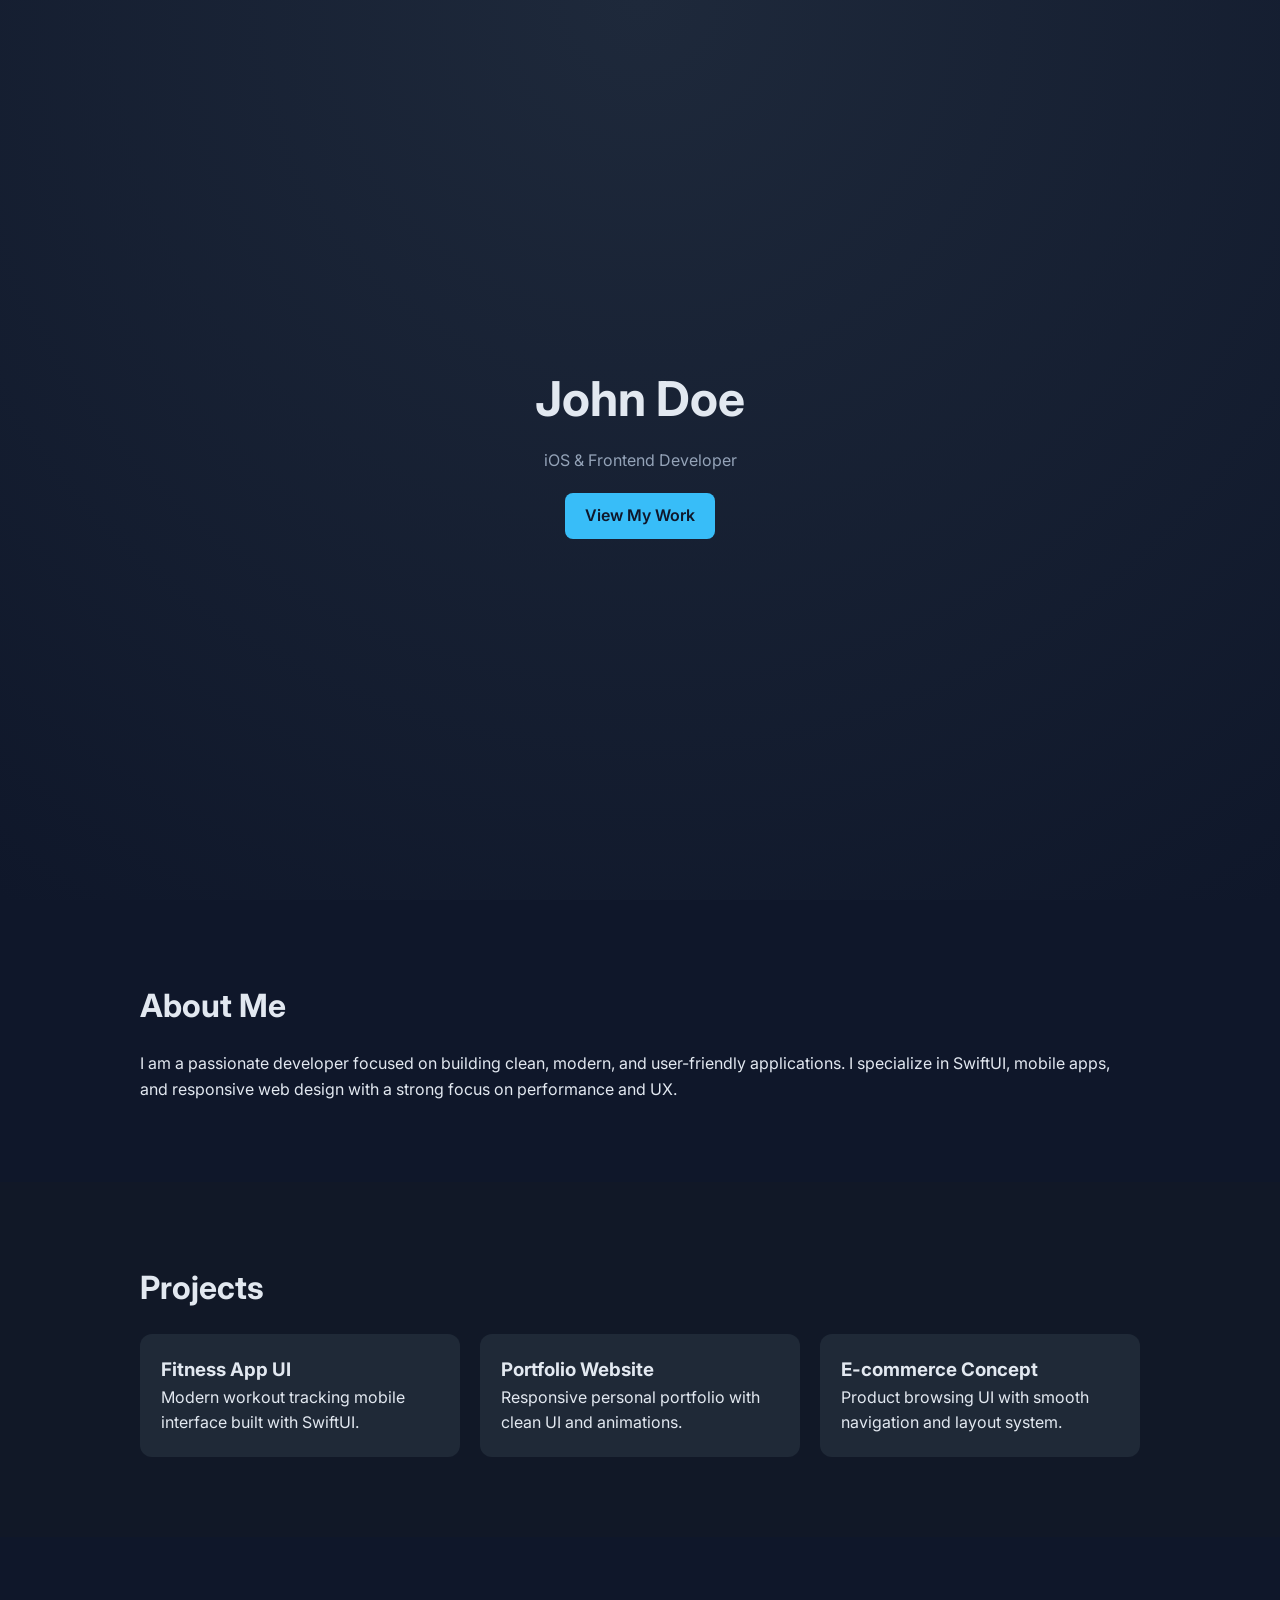
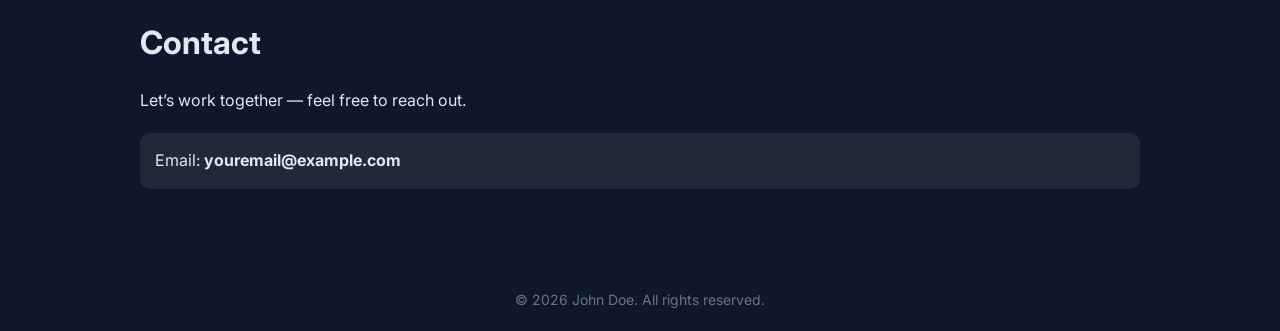
==== index.html @ 9afca26b "initial commit" ====
<!DOCTYPE html>
<html lang="en">
<head>
  <meta charset="UTF-8" />
  <meta name="viewport" content="width=device-width, initial-scale=1.0"/>
  <title>My Portfolio</title>
  <link rel="stylesheet" href="style.css"/>
  <link href="https://fonts.googleapis.com/css2?family=Inter:wght@300;400;600;700&display=swap" rel="stylesheet">
</head>

<body>

  <!-- Hero -->
  <header class="hero">
    <div class="container">
      <h1>John Doe</h1>
      <p>iOS & Frontend Developer</p>
      <a href="#projects" class="btn">View My Work</a>
    </div>
  </header>

  <!-- About -->
  <section class="section">
    <div class="container">
      <h2>About Me</h2>
      <p>
        I am a passionate developer focused on building clean, modern, and user-friendly applications.
        I specialize in SwiftUI, mobile apps, and responsive web design with a strong focus on performance and UX.
      </p>
    </div>
  </section>

  <!-- Projects -->
  <section id="projects" class="section dark">
    <div class="container">
      <h2>Projects</h2>

      <div class="grid">
        <div class="card">
          <h3>Fitness App UI</h3>
          <p>Modern workout tracking mobile interface built with SwiftUI.</p>
        </div>

        <div class="card">
          <h3>Portfolio Website</h3>
          <p>Responsive personal portfolio with clean UI and animations.</p>
        </div>

        <div class="card">
          <h3>E-commerce Concept</h3>
          <p>Product browsing UI with smooth navigation and layout system.</p>
        </div>
      </div>
    </div>
  </section>

  <!-- Contact -->
  <section class="section">
    <div class="container">
      <h2>Contact</h2>
      <p>Let’s work together — feel free to reach out.</p>

      <div class="contact-box">
        <p>Email: <strong>youremail@example.com</strong></p>
      </div>
    </div>
  </section>

  <footer>
    <p>© 2026 John Doe. All rights reserved.</p>
  </footer>

</body>
</html>
---- style.css ----
* {
  margin: 0;
  padding: 0;
  box-sizing: border-box;
  font-family: 'Inter', sans-serif;
}

body {
  background: #0f172a;
  color: #e2e8f0;
  line-height: 1.6;
}

/* Container */
.container {
  width: 90%;
  max-width: 1000px;
  margin: auto;
}

/* Hero */
.hero {
  height: 100vh;
  display: flex;
  align-items: center;
  text-align: center;
  background: radial-gradient(circle at top, #1e293b, #0f172a);
}

.hero h1 {
  font-size: 3rem;
  font-weight: 700;
}

.hero p {
  margin: 10px 0 20px;
  color: #94a3b8;
}

.btn {
  display: inline-block;
  padding: 10px 20px;
  background: #38bdf8;
  color: #0f172a;
  border-radius: 8px;
  text-decoration: none;
  font-weight: 600;
  transition: 0.3s;
}

.btn:hover {
  background: #0ea5e9;
  transform: translateY(-2px);
}

/* Sections */
.section {
  padding: 80px 0;
}

.section h2 {
  font-size: 2rem;
  margin-bottom: 20px;
}

.dark {
  background: #111827;
}

/* Projects Grid */
.grid {
  display: grid;
  grid-template-columns: repeat(auto-fit, minmax(250px, 1fr));
  gap: 20px;
}

.card {
  background: #1f2937;
  padding: 20px;
  border-radius: 12px;
  transition: 0.3s;
  border: 1px solid transparent;
}

.card:hover {
  transform: translateY(-5px);
  border-color: #38bdf8;
}

/* Contact */
.contact-box {
  margin-top: 20px;
  padding: 15px;
  background: #1f2937;
  border-radius: 10px;
}

/* Footer */
footer {
  text-align: center;
  padding: 20px;
  color: #64748b;
  font-size: 14px;
}
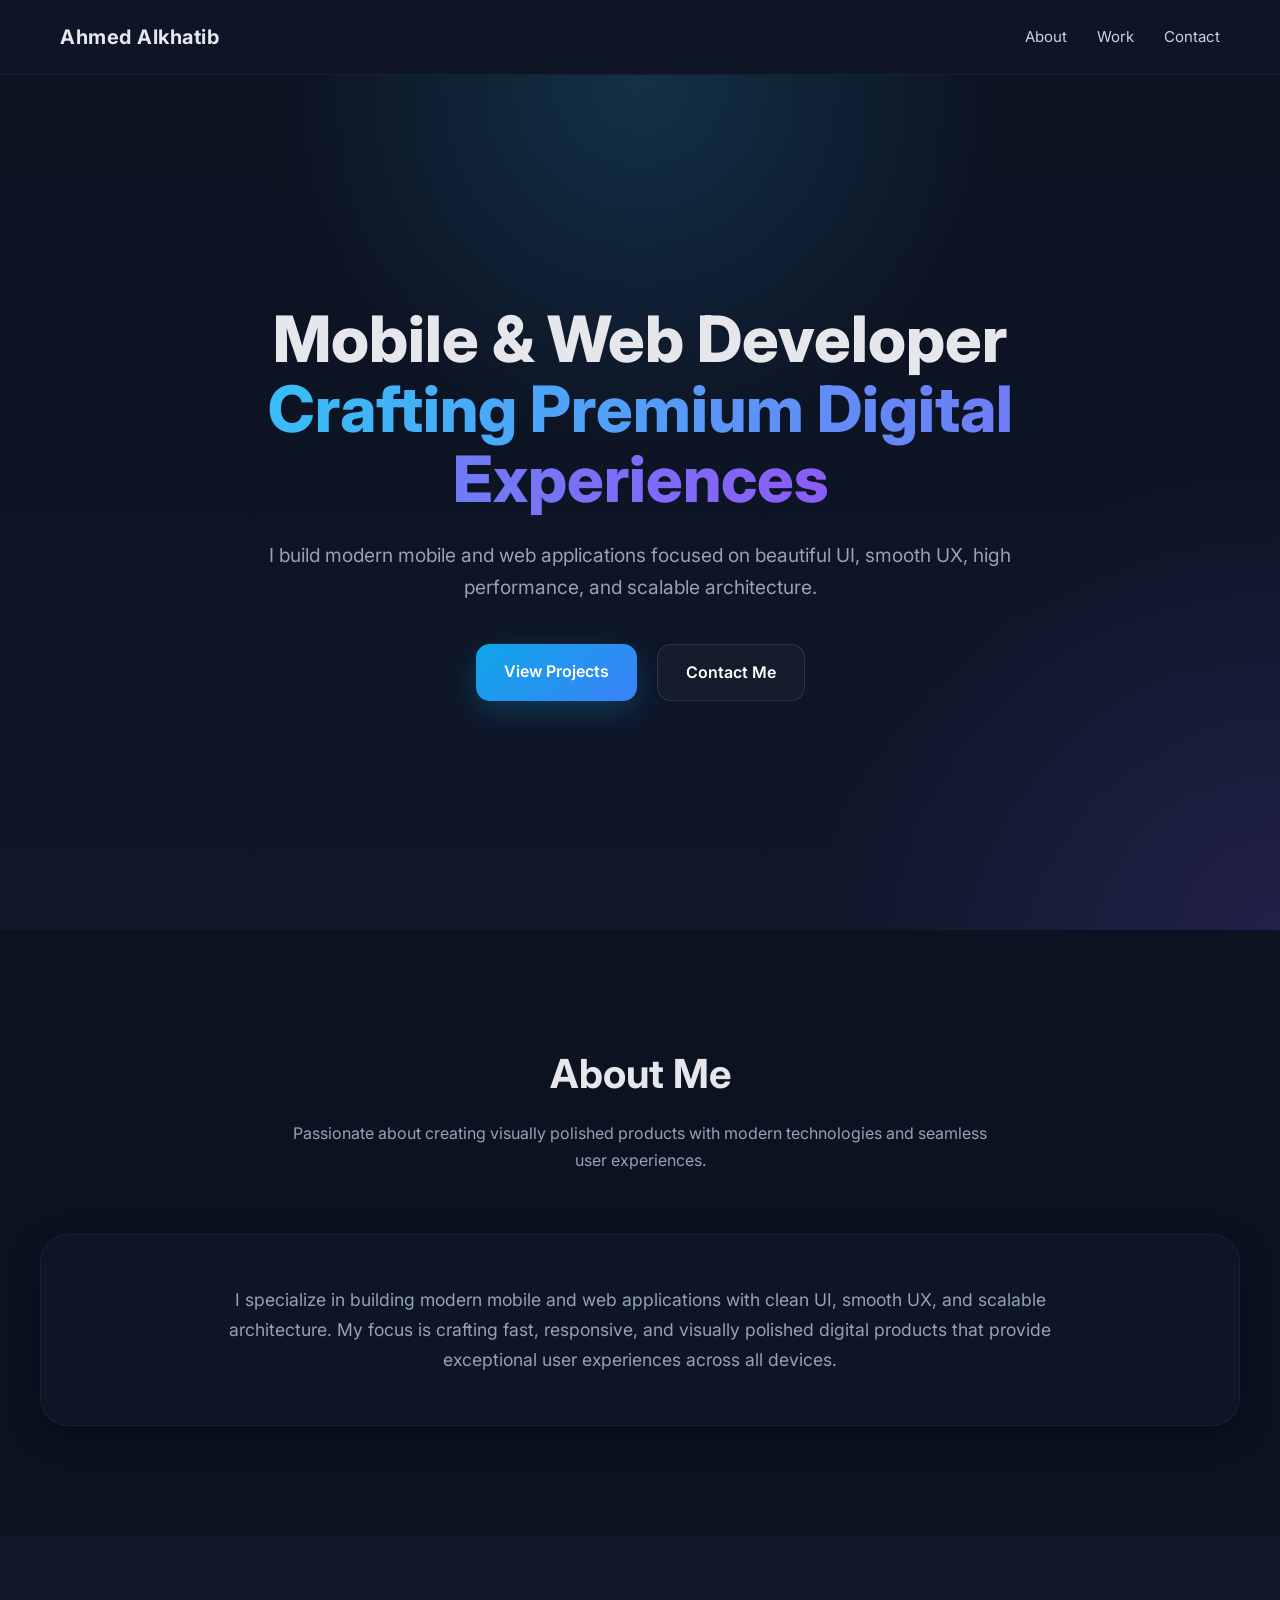
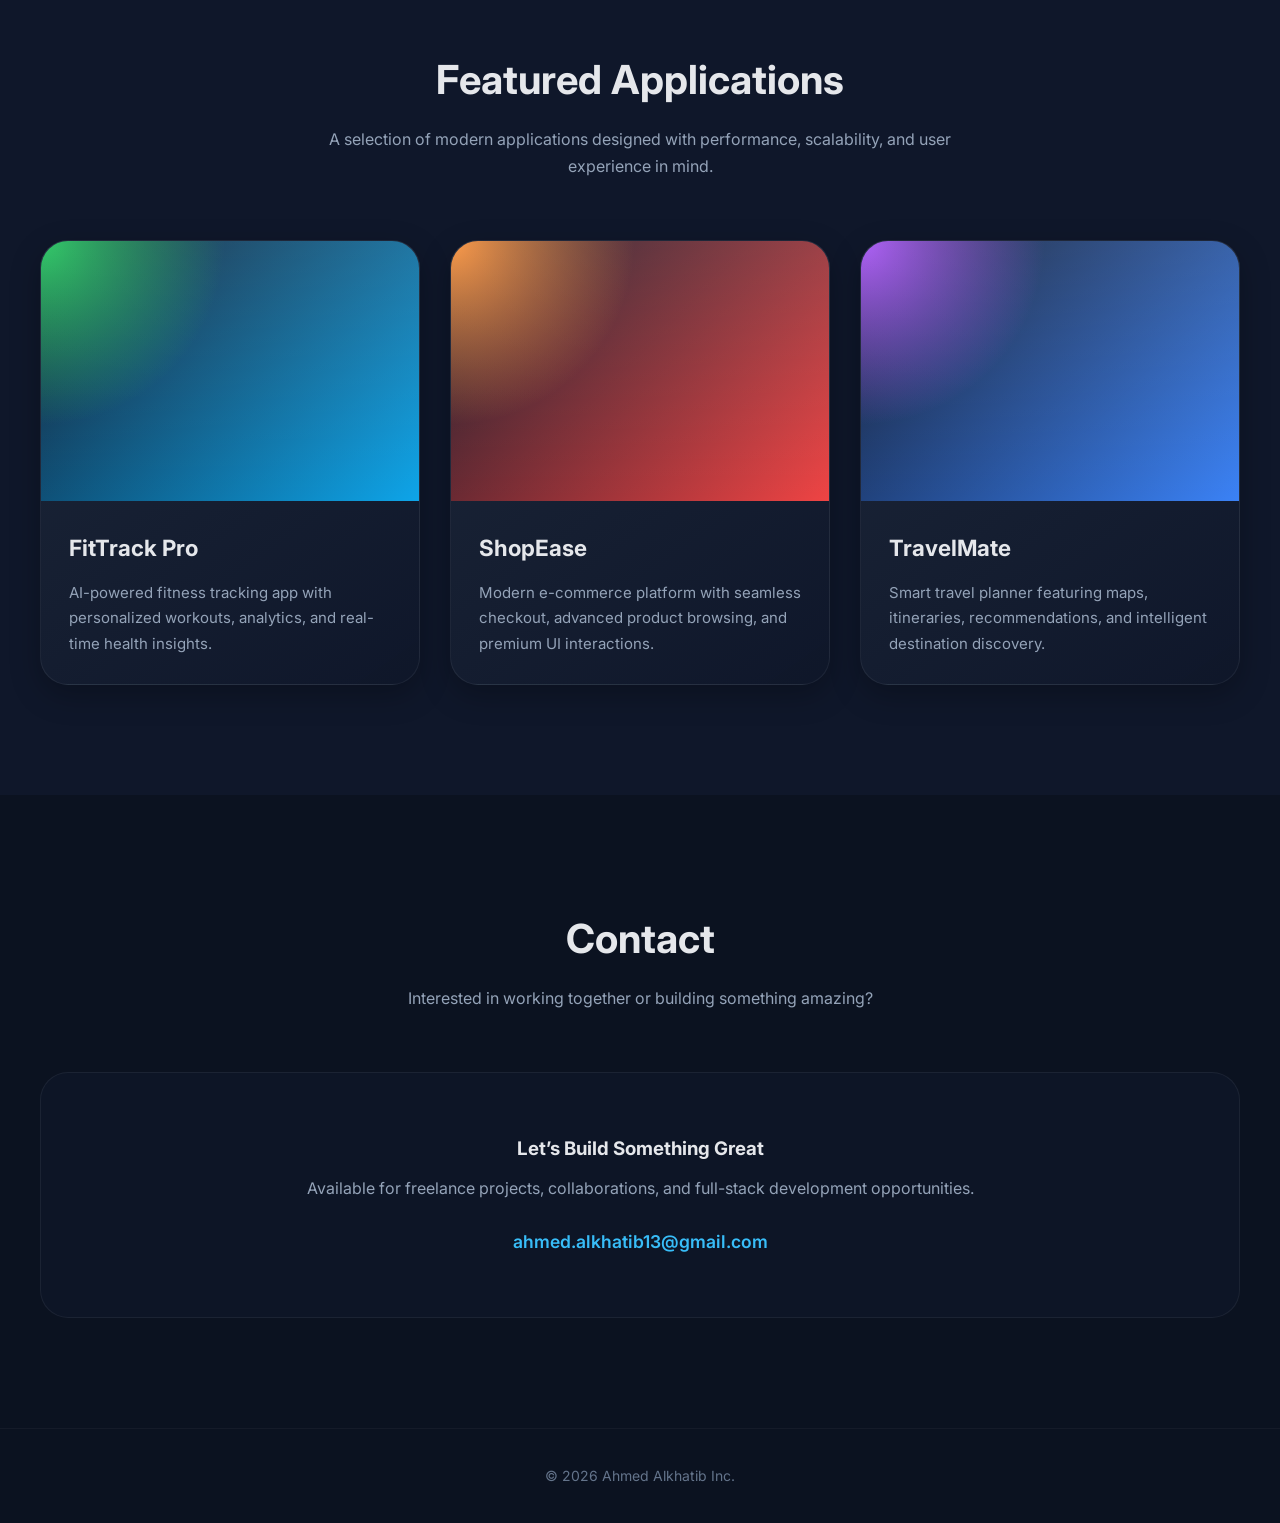
==== commit dba3071d: "add UI enhancments" ====
--- a/index.html
+++ b/index.html
@@ -3,72 +3,598 @@
 <head>
   <meta charset="UTF-8" />
   <meta name="viewport" content="width=device-width, initial-scale=1.0"/>
-  <title>My Portfolio</title>
-  <link rel="stylesheet" href="style.css"/>
-  <link href="https://fonts.googleapis.com/css2?family=Inter:wght@300;400;600;700&display=swap" rel="stylesheet">
+  <title>Ahmed Alkhatib Portfolio</title>
+
+  <link rel="preconnect" href="https://fonts.googleapis.com">
+  <link rel="preconnect" href="https://fonts.gstatic.com" crossorigin>
+
+  <link href="https://fonts.googleapis.com/css2?family=Inter:wght@300;400;500;600;700;800&display=swap" rel="stylesheet">
+
+  <style>
+
+    *{
+      margin:0;
+      padding:0;
+      box-sizing:border-box;
+    }
+
+    html{
+      scroll-behavior:smooth;
+    }
+
+    body{
+      font-family:"Inter",sans-serif;
+      background:#0b1220;
+      color:#e5e7eb;
+      line-height:1.7;
+      overflow-x:hidden;
+    }
+
+    .container{
+      width:100%;
+      max-width:1200px;
+      margin:auto;
+    }
+
+    /* =========================
+       NAVBAR
+    ========================== */
+
+    .nav{
+      position:sticky;
+      top:0;
+      z-index:1000;
+
+      display:flex;
+      justify-content:space-between;
+      align-items:center;
+
+      padding:20px 60px;
+
+      background:rgba(15,23,42,0.75);
+      backdrop-filter:blur(14px);
+
+      border-bottom:1px solid rgba(255,255,255,0.05);
+    }
+
+    .nav h2{
+      font-size:20px;
+      font-weight:700;
+      letter-spacing:0.5px;
+    }
+
+    .nav-links{
+      display:flex;
+      gap:30px;
+    }
+
+    .nav-links a{
+      text-decoration:none;
+      color:#cbd5e1;
+      font-size:15px;
+      transition:0.3s ease;
+    }
+
+    .nav-links a:hover{
+      color:#38bdf8;
+    }
+
+    /* =========================
+       HERO
+    ========================== */
+
+    .hero{
+      min-height:95vh;
+
+      display:flex;
+      align-items:center;
+      justify-content:center;
+
+      text-align:center;
+      padding:0 20px;
+
+      background:
+        radial-gradient(circle at top,
+        rgba(56,189,248,0.18),
+        transparent 35%),
+
+        radial-gradient(circle at bottom right,
+        rgba(139,92,246,0.15),
+        transparent 30%),
+
+        linear-gradient(to bottom,#0b1220,#0f172a);
+    }
+
+    .hero-content{
+      max-width:900px;
+    }
+
+    .hero h1{
+      font-size:4rem;
+      line-height:1.1;
+      font-weight:800;
+
+      margin-bottom:24px;
+    }
+
+    .hero span{
+      background:linear-gradient(90deg,#38bdf8,#8b5cf6);
+      -webkit-background-clip:text;
+      -webkit-text-fill-color:transparent;
+    }
+
+    .hero p{
+      color:#94a3b8;
+      font-size:1.2rem;
+      max-width:750px;
+      margin:auto;
+    }
+
+    .hero-buttons{
+      margin-top:40px;
+
+      display:flex;
+      justify-content:center;
+      gap:20px;
+      flex-wrap:wrap;
+    }
+
+    .btn{
+      padding:14px 28px;
+      border-radius:14px;
+      text-decoration:none;
+      font-weight:600;
+      transition:0.3s ease;
+    }
+
+    .btn-primary{
+      background:linear-gradient(135deg,#0ea5e9,#3b82f6);
+      color:white;
+      box-shadow:0 10px 30px rgba(14,165,233,0.25);
+    }
+
+    .btn-primary:hover{
+      transform:translateY(-3px);
+    }
+
+    .btn-secondary{
+      border:1px solid rgba(255,255,255,0.1);
+      color:white;
+      background:rgba(255,255,255,0.03);
+    }
+
+    .btn-secondary:hover{
+      background:rgba(255,255,255,0.07);
+    }
+
+    /* =========================
+       SECTIONS
+    ========================== */
+
+    .section{
+      padding:110px 25px;
+    }
+
+    .section-title{
+      text-align:center;
+      margin-bottom:60px;
+    }
+
+    .section-title h2{
+      font-size:2.5rem;
+      margin-bottom:12px;
+    }
+
+    .section-title p{
+      color:#94a3b8;
+      max-width:700px;
+      margin:auto;
+    }
+
+    /* =========================
+       ABOUT
+    ========================== */
+
+    .about-box{
+      background:rgba(15,23,42,0.7);
+
+      border:1px solid rgba(255,255,255,0.06);
+
+      border-radius:28px;
+
+      padding:50px;
+
+      text-align:center;
+
+      backdrop-filter:blur(10px);
+
+      box-shadow:0 10px 30px rgba(0,0,0,0.25);
+    }
+
+    .about-box p{
+      max-width:850px;
+      margin:auto;
+      color:#94a3b8;
+      font-size:1.1rem;
+    }
+
+    /* =========================
+       APPS SECTION
+    ========================== */
+
+    .dark{
+      background:#0f172a;
+    }
+
+    .apps-grid{
+      display:grid;
+      grid-template-columns:repeat(3,1fr);
+      gap:30px;
+    }
+
+    .app-card{
+      background:linear-gradient(
+        145deg,
+        rgba(30,41,59,0.95),
+        rgba(15,23,42,0.98)
+      );
+
+      border:1px solid rgba(255,255,255,0.06);
+
+      border-radius:28px;
+
+      overflow:hidden;
+
+      transition:all 0.35s ease;
+
+      box-shadow:
+        0 10px 30px rgba(0,0,0,0.25),
+        inset 0 1px 0 rgba(255,255,255,0.03);
+    }
+
+    .app-card:hover{
+      transform:translateY(-10px);
+
+      border-color:rgba(56,189,248,0.35);
+
+      box-shadow:
+        0 20px 40px rgba(14,165,233,0.15),
+        0 10px 30px rgba(0,0,0,0.35);
+    }
+
+    .screen{
+      height:260px;
+      width:100%;
+      position:relative;
+      overflow:hidden;
+    }
+
+    .screen::after{
+      content:"";
+      position:absolute;
+      inset:0;
+
+      background:
+        linear-gradient(
+          rgba(255,255,255,0.08),
+          transparent
+        );
+    }
+
+    .mock1{
+      background:
+        radial-gradient(circle at top left,#22c55e,transparent 40%),
+        linear-gradient(135deg,#0f172a,#0ea5e9);
+    }
+
+    .mock2{
+      background:
+        radial-gradient(circle at top left,#fb923c,transparent 40%),
+        linear-gradient(135deg,#111827,#ef4444);
+    }
+
+    .mock3{
+      background:
+        radial-gradient(circle at top left,#a855f7,transparent 40%),
+        linear-gradient(135deg,#0f172a,#3b82f6);
+    }
+
+    .card-content{
+      padding:28px;
+    }
+
+    .card-content h3{
+      font-size:1.4rem;
+      margin-bottom:12px;
+    }
+
+    .card-content p{
+      color:#94a3b8;
+      font-size:15px;
+    }
+
+    /* =========================
+       CONTACT
+    ========================== */
+
+    .contact-box{
+      text-align:center;
+
+      background:rgba(15,23,42,0.7);
+
+      border:1px solid rgba(255,255,255,0.06);
+
+      border-radius:28px;
+
+      padding:60px 30px;
+    }
+
+    .contact-box p{
+      color:#94a3b8;
+      margin-top:10px;
+    }
+
+    .contact-email{
+      margin-top:25px;
+      display:inline-block;
+
+      color:#38bdf8;
+      text-decoration:none;
+      font-weight:600;
+      font-size:1.1rem;
+    }
+
+    /* =========================
+       FOOTER
+    ========================== */
+
+    footer{
+      text-align:center;
+      padding:35px 20px;
+      color:#64748b;
+      font-size:14px;
+      border-top:1px solid rgba(255,255,255,0.04);
+    }
+
+    /* =========================
+       MOBILE
+    ========================== */
+
+    @media(max-width:992px){
+
+      .apps-grid{
+        grid-template-columns:1fr;
+      }
+
+      .hero h1{
+        font-size:2.8rem;
+      }
+
+      .nav{
+        padding:18px 20px;
+      }
+
+      .section{
+        padding:80px 20px;
+      }
+
+      .about-box,
+      .contact-box{
+        padding:35px 25px;
+      }
+
+    }
+
+    @media(max-width:768px){
+
+      .hero h1{
+        font-size:2.2rem;
+      }
+
+      .hero p{
+        font-size:1rem;
+      }
+
+      .nav-links{
+        gap:18px;
+      }
+
+      .nav-links a{
+        font-size:14px;
+      }
+
+      .section-title h2{
+        font-size:2rem;
+      }
+
+    }
+
+  </style>
 </head>
 
 <body>
 
-  <!-- Hero -->
-  <header class="hero">
+  <!-- NAVBAR -->
+  <header class="nav">
+
+    <h2>Ahmed Alkhatib</h2>
+
+    <div class="nav-links">
+      <a href="#about">About</a>
+      <a href="#apps">Work</a>
+      <a href="#contact">Contact</a>
+    </div>
+
+  </header>
+
+  <!-- HERO -->
+  <section class="hero">
+
+    <div class="hero-content">
+
+      <h1>
+        Mobile & Web Developer
+        <br>
+        <span>Crafting Premium Digital Experiences</span>
+      </h1>
+
+      <p>
+        I build modern mobile and web applications focused on beautiful UI,
+        smooth UX, high performance, and scalable architecture.
+      </p>
+
+      <div class="hero-buttons">
+        <a href="#apps" class="btn btn-primary">View Projects</a>
+        <a href="#contact" class="btn btn-secondary">Contact Me</a>
+      </div>
+
+    </div>
+
+  </section>
+
+  <!-- ABOUT -->
+  <section id="about" class="section">
+
     <div class="container">
-      <h1>John Doe</h1>
-      <p>iOS & Frontend Developer</p>
-      <a href="#projects" class="btn">View My Work</a>
+
+      <div class="section-title">
+        <h2>About Me</h2>
+
+        <p>
+          Passionate about creating visually polished products
+          with modern technologies and seamless user experiences.
+        </p>
+      </div>
+
+      <div class="about-box">
+
+        <p>
+          I specialize in building modern mobile and web applications with clean UI,
+          smooth UX, and scalable architecture. My focus is crafting fast,
+          responsive, and visually polished digital products that provide
+          exceptional user experiences across all devices.
+        </p>
+
+      </div>
+
     </div>
-  </header>
-
-  <!-- About -->
-  <section class="section">
+
+  </section>
+
+  <!-- APPS -->
+  <section id="apps" class="section dark">
+
     <div class="container">
-      <h2>About Me</h2>
-      <p>
-        I am a passionate developer focused on building clean, modern, and user-friendly applications.
-        I specialize in SwiftUI, mobile apps, and responsive web design with a strong focus on performance and UX.
-      </p>
+
+      <div class="section-title">
+        <h2>Featured Applications</h2>
+
+        <p>
+          A selection of modern applications designed with performance,
+          scalability, and user experience in mind.
+        </p>
+      </div>
+
+      <div class="apps-grid">
+
+        <!-- CARD 1 -->
+        <div class="app-card">
+
+          <div class="screen mock1"></div>
+
+          <div class="card-content">
+
+            <h3>FitTrack Pro</h3>
+
+            <p>
+              AI-powered fitness tracking app with personalized workouts,
+              analytics, and real-time health insights.
+            </p>
+
+          </div>
+
+        </div>
+
+        <!-- CARD 2 -->
+        <div class="app-card">
+
+          <div class="screen mock2"></div>
+
+          <div class="card-content">
+
+            <h3>ShopEase</h3>
+
+            <p>
+              Modern e-commerce platform with seamless checkout,
+              advanced product browsing, and premium UI interactions.
+            </p>
+
+          </div>
+
+        </div>
+
+        <!-- CARD 3 -->
+        <div class="app-card">
+
+          <div class="screen mock3"></div>
+
+          <div class="card-content">
+
+            <h3>TravelMate</h3>
+
+            <p>
+              Smart travel planner featuring maps, itineraries,
+              recommendations, and intelligent destination discovery.
+            </p>
+
+          </div>
+
+        </div>
+
+      </div>
+
     </div>
+
   </section>
 
-  <!-- Projects -->
-  <section id="projects" class="section dark">
+  <!-- CONTACT -->
+  <section id="contact" class="section">
+
     <div class="container">
-      <h2>Projects</h2>
-
-      <div class="grid">
-        <div class="card">
-          <h3>Fitness App UI</h3>
-          <p>Modern workout tracking mobile interface built with SwiftUI.</p>
-        </div>
-
-        <div class="card">
-          <h3>Portfolio Website</h3>
-          <p>Responsive personal portfolio with clean UI and animations.</p>
-        </div>
-
-        <div class="card">
-          <h3>E-commerce Concept</h3>
-          <p>Product browsing UI with smooth navigation and layout system.</p>
-        </div>
+
+      <div class="section-title">
+
+        <h2>Contact</h2>
+
+        <p>
+          Interested in working together or building something amazing?
+        </p>
+
       </div>
+
+      <div class="contact-box">
+
+        <h3>Let’s Build Something Great</h3>
+
+        <p>
+          Available for freelance projects, collaborations,
+          and full-stack development opportunities.
+        </p>
+
+        <a href="mailto:ahmed.alkhatib13@gmail.com" class="contact-email">
+          ahmed.alkhatib13@gmail.com
+        </a>
+
+      </div>
+
     </div>
+
   </section>
 
-  <!-- Contact -->
-  <section class="section">
-    <div class="container">
-      <h2>Contact</h2>
-      <p>Let’s work together — feel free to reach out.</p>
-
-      <div class="contact-box">
-        <p>Email: <strong>youremail@example.com</strong></p>
-      </div>
-    </div>
-  </section>
-
+  <!-- FOOTER -->
   <footer>
-    <p>© 2026 John Doe. All rights reserved.</p>
+    © 2026 Ahmed Alkhatib Inc.
   </footer>
 
 </body>
-</html>
+</html>
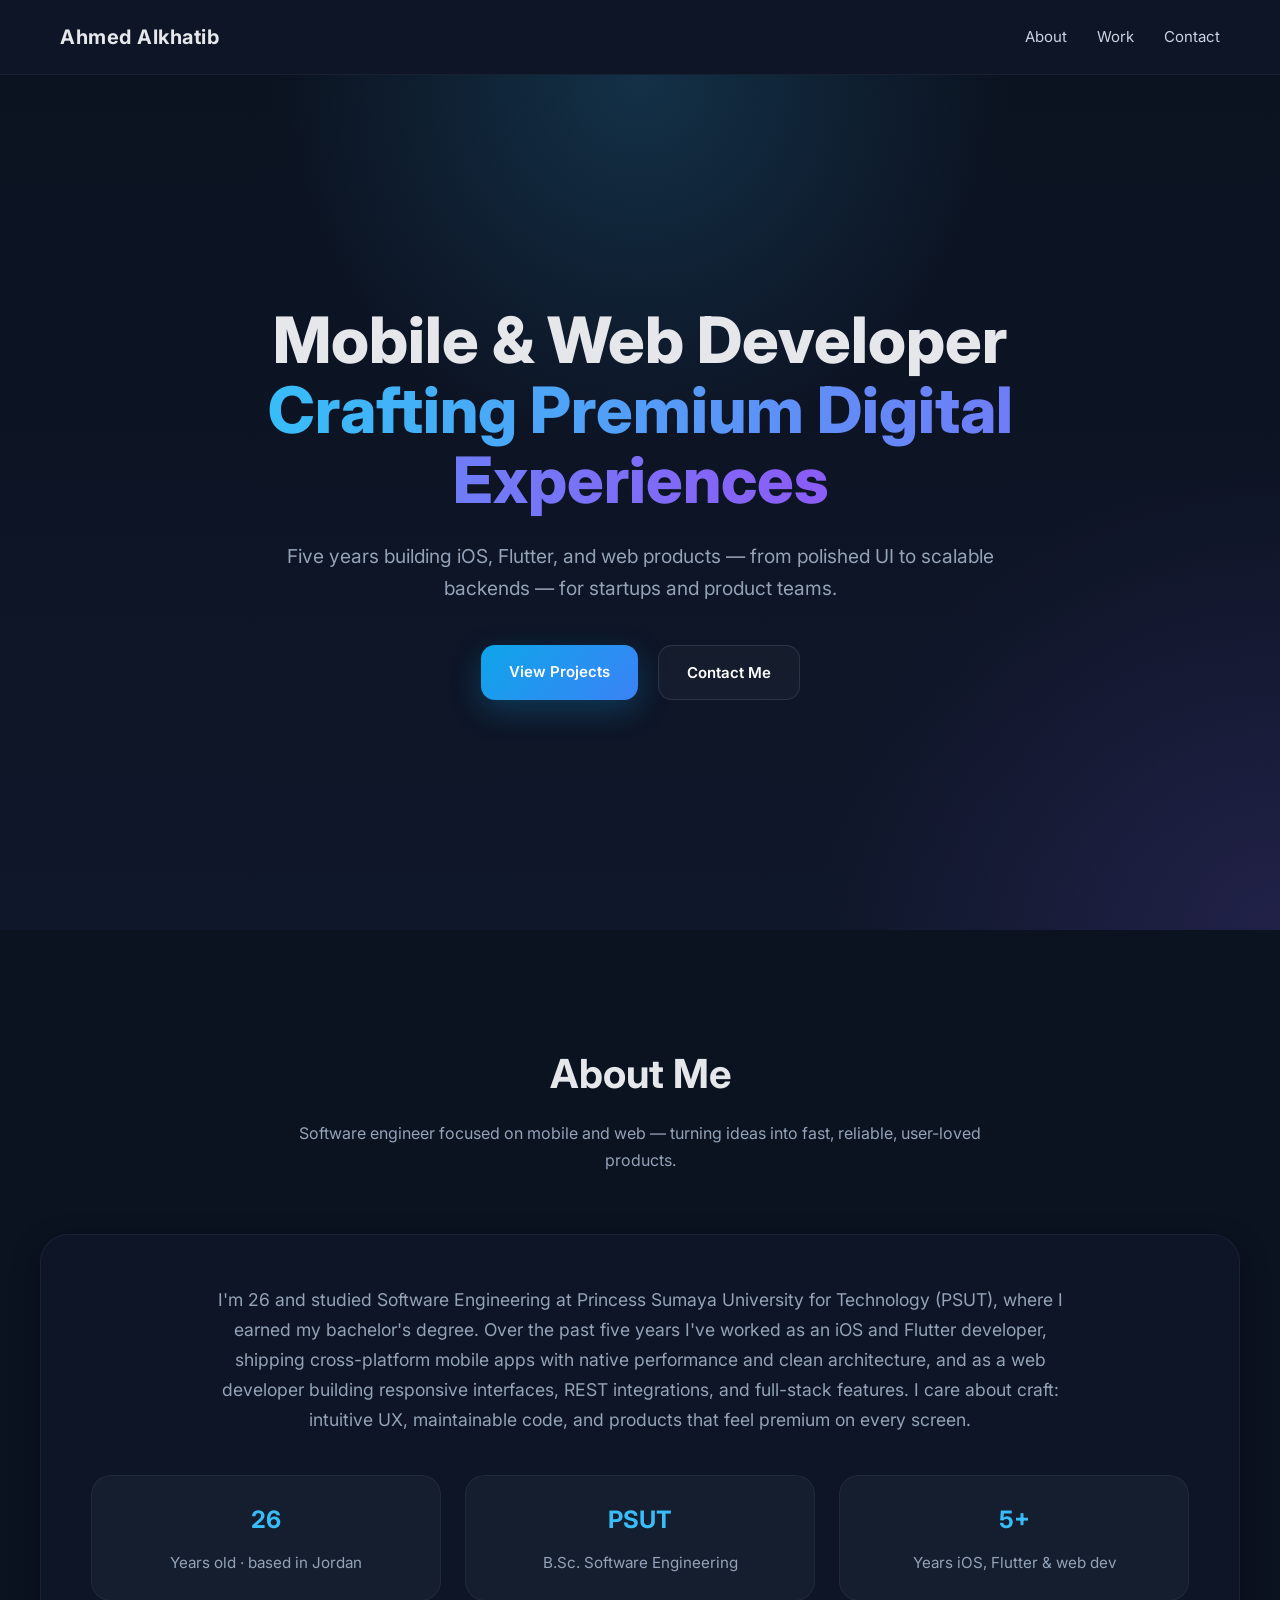
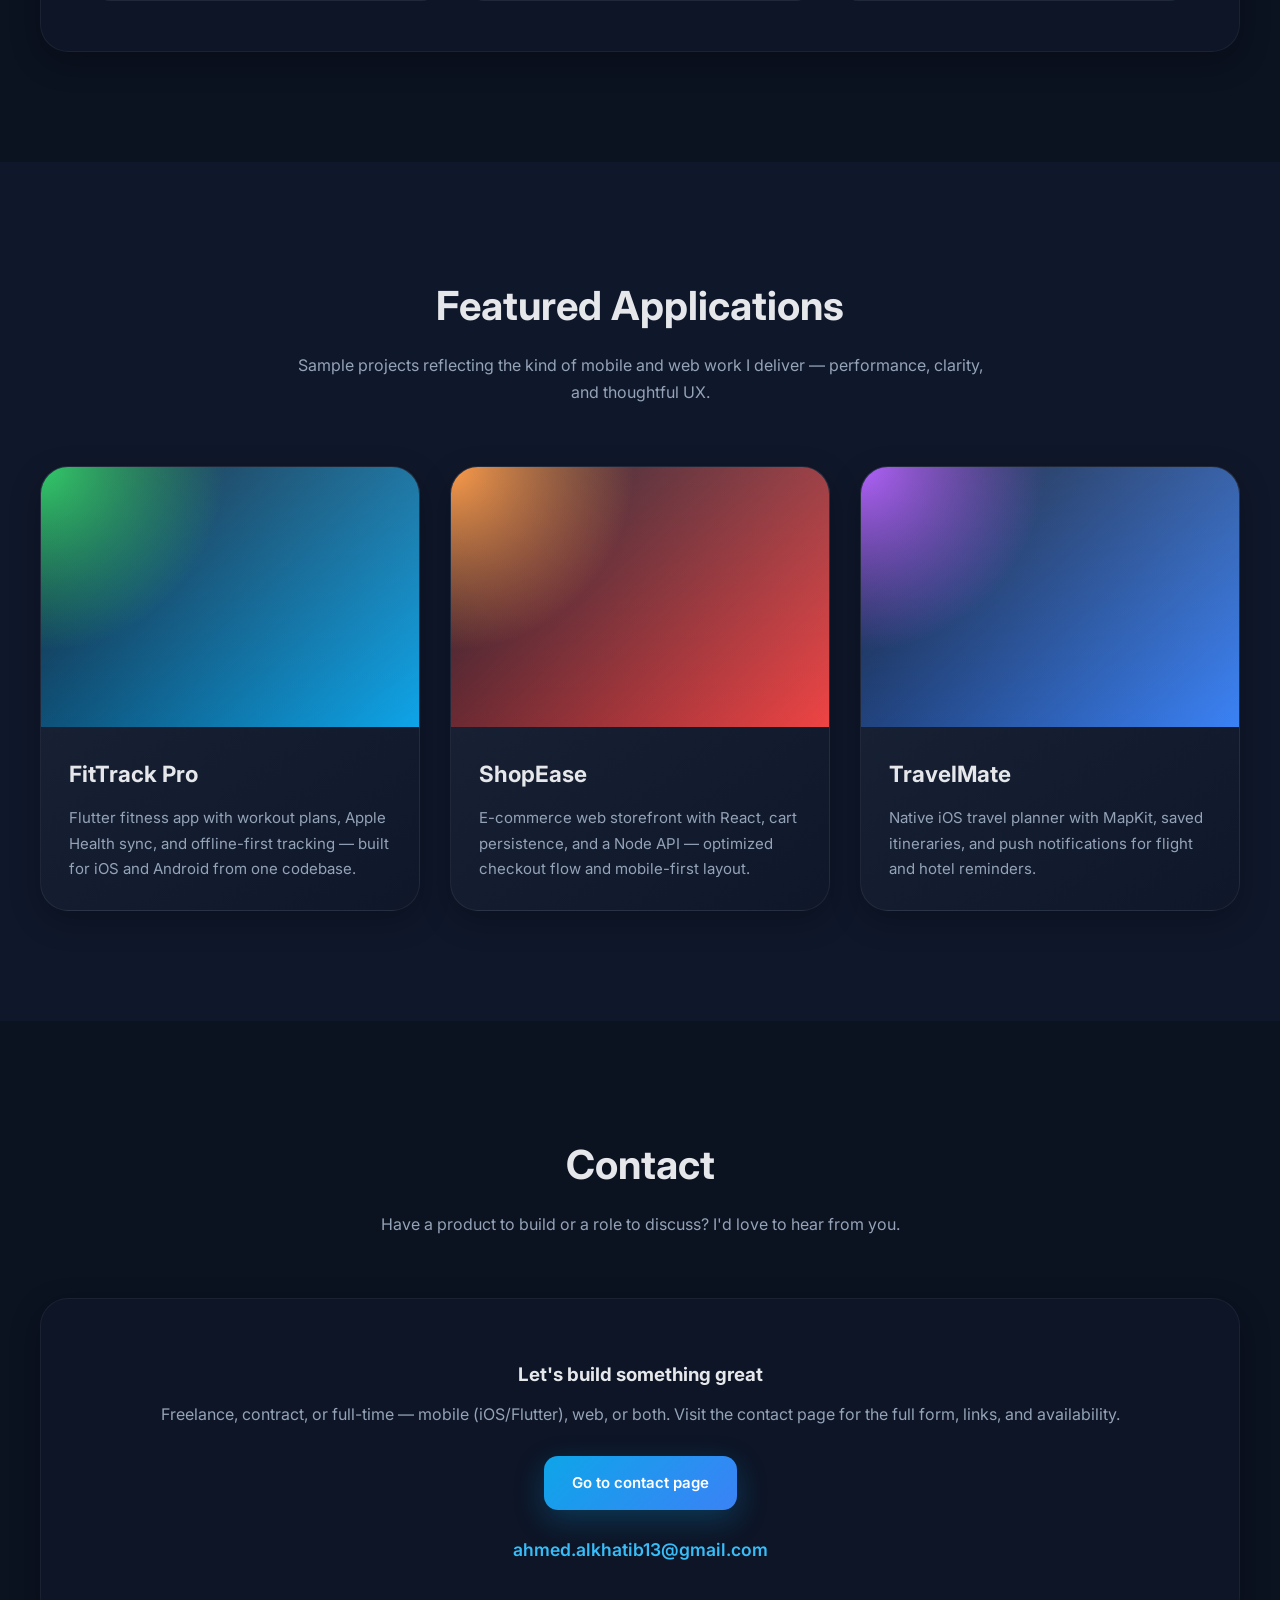
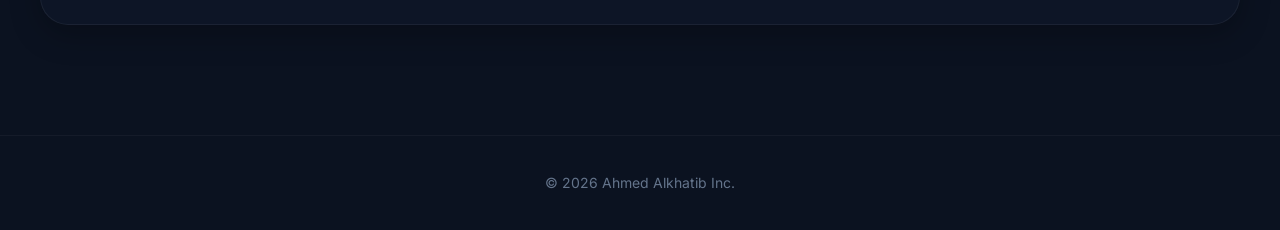
==== commit 37ce226b: "feat: update home page content and link to contact page Replace inline CSS with external stylesheet," ====
--- a/index.html
+++ b/index.html
@@ -7,594 +7,154 @@
 
   <link rel="preconnect" href="https://fonts.googleapis.com">
   <link rel="preconnect" href="https://fonts.gstatic.com" crossorigin>
-
   <link href="https://fonts.googleapis.com/css2?family=Inter:wght@300;400;500;600;700;800&display=swap" rel="stylesheet">
-
-  <style>
-
-    *{
-      margin:0;
-      padding:0;
-      box-sizing:border-box;
-    }
-
-    html{
-      scroll-behavior:smooth;
-    }
-
-    body{
-      font-family:"Inter",sans-serif;
-      background:#0b1220;
-      color:#e5e7eb;
-      line-height:1.7;
-      overflow-x:hidden;
-    }
-
-    .container{
-      width:100%;
-      max-width:1200px;
-      margin:auto;
-    }
-
-    /* =========================
-       NAVBAR
-    ========================== */
-
-    .nav{
-      position:sticky;
-      top:0;
-      z-index:1000;
-
-      display:flex;
-      justify-content:space-between;
-      align-items:center;
-
-      padding:20px 60px;
-
-      background:rgba(15,23,42,0.75);
-      backdrop-filter:blur(14px);
-
-      border-bottom:1px solid rgba(255,255,255,0.05);
-    }
-
-    .nav h2{
-      font-size:20px;
-      font-weight:700;
-      letter-spacing:0.5px;
-    }
-
-    .nav-links{
-      display:flex;
-      gap:30px;
-    }
-
-    .nav-links a{
-      text-decoration:none;
-      color:#cbd5e1;
-      font-size:15px;
-      transition:0.3s ease;
-    }
-
-    .nav-links a:hover{
-      color:#38bdf8;
-    }
-
-    /* =========================
-       HERO
-    ========================== */
-
-    .hero{
-      min-height:95vh;
-
-      display:flex;
-      align-items:center;
-      justify-content:center;
-
-      text-align:center;
-      padding:0 20px;
-
-      background:
-        radial-gradient(circle at top,
-        rgba(56,189,248,0.18),
-        transparent 35%),
-
-        radial-gradient(circle at bottom right,
-        rgba(139,92,246,0.15),
-        transparent 30%),
-
-        linear-gradient(to bottom,#0b1220,#0f172a);
-    }
-
-    .hero-content{
-      max-width:900px;
-    }
-
-    .hero h1{
-      font-size:4rem;
-      line-height:1.1;
-      font-weight:800;
-
-      margin-bottom:24px;
-    }
-
-    .hero span{
-      background:linear-gradient(90deg,#38bdf8,#8b5cf6);
-      -webkit-background-clip:text;
-      -webkit-text-fill-color:transparent;
-    }
-
-    .hero p{
-      color:#94a3b8;
-      font-size:1.2rem;
-      max-width:750px;
-      margin:auto;
-    }
-
-    .hero-buttons{
-      margin-top:40px;
-
-      display:flex;
-      justify-content:center;
-      gap:20px;
-      flex-wrap:wrap;
-    }
-
-    .btn{
-      padding:14px 28px;
-      border-radius:14px;
-      text-decoration:none;
-      font-weight:600;
-      transition:0.3s ease;
-    }
-
-    .btn-primary{
-      background:linear-gradient(135deg,#0ea5e9,#3b82f6);
-      color:white;
-      box-shadow:0 10px 30px rgba(14,165,233,0.25);
-    }
-
-    .btn-primary:hover{
-      transform:translateY(-3px);
-    }
-
-    .btn-secondary{
-      border:1px solid rgba(255,255,255,0.1);
-      color:white;
-      background:rgba(255,255,255,0.03);
-    }
-
-    .btn-secondary:hover{
-      background:rgba(255,255,255,0.07);
-    }
-
-    /* =========================
-       SECTIONS
-    ========================== */
-
-    .section{
-      padding:110px 25px;
-    }
-
-    .section-title{
-      text-align:center;
-      margin-bottom:60px;
-    }
-
-    .section-title h2{
-      font-size:2.5rem;
-      margin-bottom:12px;
-    }
-
-    .section-title p{
-      color:#94a3b8;
-      max-width:700px;
-      margin:auto;
-    }
-
-    /* =========================
-       ABOUT
-    ========================== */
-
-    .about-box{
-      background:rgba(15,23,42,0.7);
-
-      border:1px solid rgba(255,255,255,0.06);
-
-      border-radius:28px;
-
-      padding:50px;
-
-      text-align:center;
-
-      backdrop-filter:blur(10px);
-
-      box-shadow:0 10px 30px rgba(0,0,0,0.25);
-    }
-
-    .about-box p{
-      max-width:850px;
-      margin:auto;
-      color:#94a3b8;
-      font-size:1.1rem;
-    }
-
-    /* =========================
-       APPS SECTION
-    ========================== */
-
-    .dark{
-      background:#0f172a;
-    }
-
-    .apps-grid{
-      display:grid;
-      grid-template-columns:repeat(3,1fr);
-      gap:30px;
-    }
-
-    .app-card{
-      background:linear-gradient(
-        145deg,
-        rgba(30,41,59,0.95),
-        rgba(15,23,42,0.98)
-      );
-
-      border:1px solid rgba(255,255,255,0.06);
-
-      border-radius:28px;
-
-      overflow:hidden;
-
-      transition:all 0.35s ease;
-
-      box-shadow:
-        0 10px 30px rgba(0,0,0,0.25),
-        inset 0 1px 0 rgba(255,255,255,0.03);
-    }
-
-    .app-card:hover{
-      transform:translateY(-10px);
-
-      border-color:rgba(56,189,248,0.35);
-
-      box-shadow:
-        0 20px 40px rgba(14,165,233,0.15),
-        0 10px 30px rgba(0,0,0,0.35);
-    }
-
-    .screen{
-      height:260px;
-      width:100%;
-      position:relative;
-      overflow:hidden;
-    }
-
-    .screen::after{
-      content:"";
-      position:absolute;
-      inset:0;
-
-      background:
-        linear-gradient(
-          rgba(255,255,255,0.08),
-          transparent
-        );
-    }
-
-    .mock1{
-      background:
-        radial-gradient(circle at top left,#22c55e,transparent 40%),
-        linear-gradient(135deg,#0f172a,#0ea5e9);
-    }
-
-    .mock2{
-      background:
-        radial-gradient(circle at top left,#fb923c,transparent 40%),
-        linear-gradient(135deg,#111827,#ef4444);
-    }
-
-    .mock3{
-      background:
-        radial-gradient(circle at top left,#a855f7,transparent 40%),
-        linear-gradient(135deg,#0f172a,#3b82f6);
-    }
-
-    .card-content{
-      padding:28px;
-    }
-
-    .card-content h3{
-      font-size:1.4rem;
-      margin-bottom:12px;
-    }
-
-    .card-content p{
-      color:#94a3b8;
-      font-size:15px;
-    }
-
-    /* =========================
-       CONTACT
-    ========================== */
-
-    .contact-box{
-      text-align:center;
-
-      background:rgba(15,23,42,0.7);
-
-      border:1px solid rgba(255,255,255,0.06);
-
-      border-radius:28px;
-
-      padding:60px 30px;
-    }
-
-    .contact-box p{
-      color:#94a3b8;
-      margin-top:10px;
-    }
-
-    .contact-email{
-      margin-top:25px;
-      display:inline-block;
-
-      color:#38bdf8;
-      text-decoration:none;
-      font-weight:600;
-      font-size:1.1rem;
-    }
-
-    /* =========================
-       FOOTER
-    ========================== */
-
-    footer{
-      text-align:center;
-      padding:35px 20px;
-      color:#64748b;
-      font-size:14px;
-      border-top:1px solid rgba(255,255,255,0.04);
-    }
-
-    /* =========================
-       MOBILE
-    ========================== */
-
-    @media(max-width:992px){
-
-      .apps-grid{
-        grid-template-columns:1fr;
-      }
-
-      .hero h1{
-        font-size:2.8rem;
-      }
-
-      .nav{
-        padding:18px 20px;
-      }
-
-      .section{
-        padding:80px 20px;
-      }
-
-      .about-box,
-      .contact-box{
-        padding:35px 25px;
-      }
-
-    }
-
-    @media(max-width:768px){
-
-      .hero h1{
-        font-size:2.2rem;
-      }
-
-      .hero p{
-        font-size:1rem;
-      }
-
-      .nav-links{
-        gap:18px;
-      }
-
-      .nav-links a{
-        font-size:14px;
-      }
-
-      .section-title h2{
-        font-size:2rem;
-      }
-
-    }
-
-  </style>
+  <link rel="stylesheet" href="style.css" />
 </head>
 
 <body>
 
-  <!-- NAVBAR -->
   <header class="nav">
-
-    <h2>Ahmed Alkhatib</h2>
-
+    <h2><a href="index.html">Ahmed Alkhatib</a></h2>
     <div class="nav-links">
       <a href="#about">About</a>
       <a href="#apps">Work</a>
-      <a href="#contact">Contact</a>
+      <a href="contact.html">Contact</a>
     </div>
-
   </header>
 
-  <!-- HERO -->
   <section class="hero">
-
     <div class="hero-content">
-
       <h1>
         Mobile & Web Developer
         <br>
         <span>Crafting Premium Digital Experiences</span>
       </h1>
-
       <p>
-        I build modern mobile and web applications focused on beautiful UI,
-        smooth UX, high performance, and scalable architecture.
+        Five years building iOS, Flutter, and web products — from polished UI
+        to scalable backends — for startups and product teams.
       </p>
-
       <div class="hero-buttons">
         <a href="#apps" class="btn btn-primary">View Projects</a>
-        <a href="#contact" class="btn btn-secondary">Contact Me</a>
+        <a href="contact.html" class="btn btn-secondary">Contact Me</a>
       </div>
-
     </div>
-
   </section>
 
-  <!-- ABOUT -->
   <section id="about" class="section">
-
     <div class="container">
-
       <div class="section-title">
         <h2>About Me</h2>
-
         <p>
-          Passionate about creating visually polished products
-          with modern technologies and seamless user experiences.
+          Software engineer focused on mobile and web — turning ideas into
+          fast, reliable, user-loved products.
         </p>
       </div>
 
-      <div class="about-box">
-
+      <div class="glass-card about-box">
         <p>
-          I specialize in building modern mobile and web applications with clean UI,
-          smooth UX, and scalable architecture. My focus is crafting fast,
-          responsive, and visually polished digital products that provide
-          exceptional user experiences across all devices.
+          I'm 26 and studied Software Engineering at Princess Sumaya University
+          for Technology (PSUT), where I earned my bachelor's degree. Over the
+          past five years I've worked as an iOS and Flutter developer, shipping
+          cross-platform mobile apps with native performance and clean architecture,
+          and as a web developer building responsive interfaces, REST integrations,
+          and full-stack features. I care about craft: intuitive UX, maintainable
+          code, and products that feel premium on every screen.
         </p>
 
+        <div class="about-highlights">
+          <div class="highlight-item">
+            <strong>26</strong>
+            <span>Years old · based in Jordan</span>
+          </div>
+          <div class="highlight-item">
+            <strong>PSUT</strong>
+            <span>B.Sc. Software Engineering</span>
+          </div>
+          <div class="highlight-item">
+            <strong>5+</strong>
+            <span>Years iOS, Flutter & web dev</span>
+          </div>
+        </div>
       </div>
-
     </div>
-
   </section>
 
-  <!-- APPS -->
   <section id="apps" class="section dark">
-
     <div class="container">
-
       <div class="section-title">
         <h2>Featured Applications</h2>
-
         <p>
-          A selection of modern applications designed with performance,
-          scalability, and user experience in mind.
+          Sample projects reflecting the kind of mobile and web work I deliver —
+          performance, clarity, and thoughtful UX.
         </p>
       </div>
 
       <div class="apps-grid">
 
-        <!-- CARD 1 -->
         <div class="app-card">
-
           <div class="screen mock1"></div>
-
           <div class="card-content">
-
             <h3>FitTrack Pro</h3>
-
             <p>
-              AI-powered fitness tracking app with personalized workouts,
-              analytics, and real-time health insights.
+              Flutter fitness app with workout plans, Apple Health sync, and
+              offline-first tracking — built for iOS and Android from one codebase.
             </p>
-
           </div>
-
         </div>
 
-        <!-- CARD 2 -->
         <div class="app-card">
-
           <div class="screen mock2"></div>
-
           <div class="card-content">
-
             <h3>ShopEase</h3>
-
             <p>
-              Modern e-commerce platform with seamless checkout,
-              advanced product browsing, and premium UI interactions.
+              E-commerce web storefront with React, cart persistence, and a
+              Node API — optimized checkout flow and mobile-first layout.
             </p>
-
           </div>
-
         </div>
 
-        <!-- CARD 3 -->
         <div class="app-card">
-
           <div class="screen mock3"></div>
-
           <div class="card-content">
-
             <h3>TravelMate</h3>
-
             <p>
-              Smart travel planner featuring maps, itineraries,
-              recommendations, and intelligent destination discovery.
+              Native iOS travel planner with MapKit, saved itineraries, and
+              push notifications for flight and hotel reminders.
             </p>
-
           </div>
-
         </div>
 
       </div>
-
     </div>
-
   </section>
 
-  <!-- CONTACT -->
   <section id="contact" class="section">
-
     <div class="container">
-
       <div class="section-title">
-
         <h2>Contact</h2>
-
         <p>
-          Interested in working together or building something amazing?
+          Have a product to build or a role to discuss? I'd love to hear from you.
         </p>
-
       </div>
 
-      <div class="contact-box">
-
-        <h3>Let’s Build Something Great</h3>
-
+      <div class="glass-card contact-box">
+        <h3>Let's build something great</h3>
         <p>
-          Available for freelance projects, collaborations,
-          and full-stack development opportunities.
+          Freelance, contract, or full-time — mobile (iOS/Flutter), web, or both.
+          Visit the contact page for the full form, links, and availability.
         </p>
-
+        <a href="contact.html" class="btn btn-primary" style="margin-top: 28px;">Go to contact page</a>
+        <br>
         <a href="mailto:ahmed.alkhatib13@gmail.com" class="contact-email">
           ahmed.alkhatib13@gmail.com
         </a>
-
       </div>
-
     </div>
-
   </section>
 
-  <!-- FOOTER -->
   <footer>
     © 2026 Ahmed Alkhatib Inc.
   </footer>
 
 </body>
-</html>+</html>
--- a/style.css
+++ b/style.css
@@ -0,0 +1,636 @@
+* {
+  margin: 0;
+  padding: 0;
+  box-sizing: border-box;
+}
+
+html {
+  scroll-behavior: smooth;
+}
+
+body {
+  font-family: "Inter", sans-serif;
+  background: #0b1220;
+  color: #e5e7eb;
+  line-height: 1.7;
+  overflow-x: hidden;
+}
+
+.container {
+  width: 100%;
+  max-width: 1200px;
+  margin: auto;
+}
+
+/* NAVBAR */
+
+.nav {
+  position: sticky;
+  top: 0;
+  z-index: 1000;
+  display: flex;
+  justify-content: space-between;
+  align-items: center;
+  padding: 20px 60px;
+  background: rgba(15, 23, 42, 0.75);
+  backdrop-filter: blur(14px);
+  border-bottom: 1px solid rgba(255, 255, 255, 0.05);
+}
+
+.nav h2 {
+  font-size: 20px;
+  font-weight: 700;
+  letter-spacing: 0.5px;
+}
+
+.nav h2 a {
+  color: inherit;
+  text-decoration: none;
+}
+
+.nav-links {
+  display: flex;
+  gap: 30px;
+}
+
+.nav-links a {
+  text-decoration: none;
+  color: #cbd5e1;
+  font-size: 15px;
+  transition: 0.3s ease;
+}
+
+.nav-links a:hover,
+.nav-links a.active {
+  color: #38bdf8;
+}
+
+/* HERO */
+
+.hero {
+  min-height: 95vh;
+  display: flex;
+  align-items: center;
+  justify-content: center;
+  text-align: center;
+  padding: 0 20px;
+  background:
+    radial-gradient(circle at top, rgba(56, 189, 248, 0.18), transparent 35%),
+    radial-gradient(circle at bottom right, rgba(139, 92, 246, 0.15), transparent 30%),
+    linear-gradient(to bottom, #0b1220, #0f172a);
+}
+
+.hero-content {
+  max-width: 900px;
+}
+
+.hero h1 {
+  font-size: 4rem;
+  line-height: 1.1;
+  font-weight: 800;
+  margin-bottom: 24px;
+}
+
+.hero span {
+  background: linear-gradient(90deg, #38bdf8, #8b5cf6);
+  -webkit-background-clip: text;
+  -webkit-text-fill-color: transparent;
+  background-clip: text;
+}
+
+.hero p {
+  color: #94a3b8;
+  font-size: 1.2rem;
+  max-width: 750px;
+  margin: auto;
+}
+
+.hero-buttons {
+  margin-top: 40px;
+  display: flex;
+  justify-content: center;
+  gap: 20px;
+  flex-wrap: wrap;
+}
+
+.btn {
+  padding: 14px 28px;
+  border-radius: 14px;
+  text-decoration: none;
+  font-weight: 600;
+  transition: 0.3s ease;
+  display: inline-block;
+  border: none;
+  cursor: pointer;
+  font-family: inherit;
+  font-size: 15px;
+}
+
+.btn-primary {
+  background: linear-gradient(135deg, #0ea5e9, #3b82f6);
+  color: white;
+  box-shadow: 0 10px 30px rgba(14, 165, 233, 0.25);
+}
+
+.btn-primary:hover {
+  transform: translateY(-3px);
+}
+
+.btn-secondary {
+  border: 1px solid rgba(255, 255, 255, 0.1);
+  color: white;
+  background: rgba(255, 255, 255, 0.03);
+}
+
+.btn-secondary:hover {
+  background: rgba(255, 255, 255, 0.07);
+}
+
+/* PAGE HERO (subpages) */
+
+.page-hero {
+  padding: 100px 25px 70px;
+  text-align: center;
+  background:
+    radial-gradient(circle at top, rgba(56, 189, 248, 0.14), transparent 40%),
+    linear-gradient(to bottom, #0b1220, #0f172a);
+}
+
+.page-hero h1 {
+  font-size: 3rem;
+  font-weight: 800;
+  margin-bottom: 16px;
+}
+
+.page-hero h1 span {
+  background: linear-gradient(90deg, #38bdf8, #8b5cf6);
+  -webkit-background-clip: text;
+  -webkit-text-fill-color: transparent;
+  background-clip: text;
+}
+
+.page-hero p {
+  color: #94a3b8;
+  max-width: 640px;
+  margin: 0 auto;
+  font-size: 1.1rem;
+}
+
+/* SECTIONS */
+
+.section {
+  padding: 110px 25px;
+}
+
+.section-title {
+  text-align: center;
+  margin-bottom: 60px;
+}
+
+.section-title h2 {
+  font-size: 2.5rem;
+  margin-bottom: 12px;
+}
+
+.section-title p {
+  color: #94a3b8;
+  max-width: 700px;
+  margin: auto;
+}
+
+.dark {
+  background: #0f172a;
+}
+
+/* GLASS CARD */
+
+.glass-card {
+  background: rgba(15, 23, 42, 0.7);
+  border: 1px solid rgba(255, 255, 255, 0.06);
+  border-radius: 28px;
+  backdrop-filter: blur(10px);
+  box-shadow: 0 10px 30px rgba(0, 0, 0, 0.25);
+}
+
+/* ABOUT */
+
+.about-box {
+  padding: 50px;
+  text-align: center;
+}
+
+.about-box p {
+  max-width: 850px;
+  margin: auto;
+  color: #94a3b8;
+  font-size: 1.1rem;
+}
+
+.about-highlights {
+  display: grid;
+  grid-template-columns: repeat(3, 1fr);
+  gap: 24px;
+  margin-top: 40px;
+}
+
+.highlight-item {
+  padding: 24px;
+  border-radius: 20px;
+  background: rgba(30, 41, 59, 0.5);
+  border: 1px solid rgba(255, 255, 255, 0.05);
+  text-align: center;
+}
+
+.highlight-item strong {
+  display: block;
+  font-size: 1.5rem;
+  color: #38bdf8;
+  margin-bottom: 8px;
+}
+
+.highlight-item span {
+  color: #94a3b8;
+  font-size: 0.95rem;
+}
+
+/* APPS */
+
+.apps-grid {
+  display: grid;
+  grid-template-columns: repeat(3, 1fr);
+  gap: 30px;
+}
+
+.app-card {
+  background: linear-gradient(145deg, rgba(30, 41, 59, 0.95), rgba(15, 23, 42, 0.98));
+  border: 1px solid rgba(255, 255, 255, 0.06);
+  border-radius: 28px;
+  overflow: hidden;
+  transition: all 0.35s ease;
+  box-shadow: 0 10px 30px rgba(0, 0, 0, 0.25), inset 0 1px 0 rgba(255, 255, 255, 0.03);
+}
+
+.app-card:hover {
+  transform: translateY(-10px);
+  border-color: rgba(56, 189, 248, 0.35);
+  box-shadow: 0 20px 40px rgba(14, 165, 233, 0.15), 0 10px 30px rgba(0, 0, 0, 0.35);
+}
+
+.screen {
+  height: 260px;
+  width: 100%;
+  position: relative;
+  overflow: hidden;
+}
+
+.screen::after {
+  content: "";
+  position: absolute;
+  inset: 0;
+  background: linear-gradient(rgba(255, 255, 255, 0.08), transparent);
+}
+
+.mock1 {
+  background:
+    radial-gradient(circle at top left, #22c55e, transparent 40%),
+    linear-gradient(135deg, #0f172a, #0ea5e9);
+}
+
+.mock2 {
+  background:
+    radial-gradient(circle at top left, #fb923c, transparent 40%),
+    linear-gradient(135deg, #111827, #ef4444);
+}
+
+.mock3 {
+  background:
+    radial-gradient(circle at top left, #a855f7, transparent 40%),
+    linear-gradient(135deg, #0f172a, #3b82f6);
+}
+
+.card-content {
+  padding: 28px;
+}
+
+.card-content h3 {
+  font-size: 1.4rem;
+  margin-bottom: 12px;
+}
+
+.card-content p {
+  color: #94a3b8;
+  font-size: 15px;
+}
+
+/* CONTACT (home teaser) */
+
+.contact-box {
+  text-align: center;
+  padding: 60px 30px;
+}
+
+.contact-box p {
+  color: #94a3b8;
+  margin-top: 10px;
+}
+
+.contact-email {
+  margin-top: 25px;
+  display: inline-block;
+  color: #38bdf8;
+  text-decoration: none;
+  font-weight: 600;
+  font-size: 1.1rem;
+}
+
+/* CONTACT PAGE */
+
+.contact-layout {
+  display: grid;
+  grid-template-columns: 1fr 1.1fr;
+  gap: 32px;
+  align-items: start;
+}
+
+.profile-card {
+  padding: 36px;
+}
+
+.profile-card .avatar {
+  width: 72px;
+  height: 72px;
+  border-radius: 20px;
+  background: linear-gradient(135deg, #0ea5e9, #8b5cf6);
+  display: flex;
+  align-items: center;
+  justify-content: center;
+  font-size: 1.6rem;
+  font-weight: 800;
+  margin-bottom: 20px;
+}
+
+.profile-card h2 {
+  font-size: 1.6rem;
+  margin-bottom: 6px;
+}
+
+.profile-card .role {
+  color: #38bdf8;
+  font-size: 0.95rem;
+  font-weight: 500;
+  margin-bottom: 20px;
+}
+
+.profile-card .bio {
+  color: #94a3b8;
+  font-size: 0.98rem;
+  line-height: 1.75;
+  margin-bottom: 28px;
+}
+
+.profile-tags {
+  display: flex;
+  flex-wrap: wrap;
+  gap: 10px;
+}
+
+.tag {
+  padding: 8px 14px;
+  border-radius: 999px;
+  font-size: 0.8rem;
+  font-weight: 500;
+  background: rgba(56, 189, 248, 0.1);
+  border: 1px solid rgba(56, 189, 248, 0.25);
+  color: #7dd3fc;
+}
+
+.contact-methods {
+  display: grid;
+  gap: 16px;
+  margin-top: 28px;
+}
+
+.contact-method {
+  display: flex;
+  align-items: center;
+  gap: 16px;
+  padding: 18px 20px;
+  border-radius: 18px;
+  background: rgba(30, 41, 59, 0.45);
+  border: 1px solid rgba(255, 255, 255, 0.05);
+  text-decoration: none;
+  color: inherit;
+  transition: 0.3s ease;
+}
+
+.contact-method:hover {
+  border-color: rgba(56, 189, 248, 0.35);
+  background: rgba(30, 41, 59, 0.7);
+}
+
+.method-icon {
+  width: 44px;
+  height: 44px;
+  border-radius: 12px;
+  background: rgba(56, 189, 248, 0.12);
+  display: flex;
+  align-items: center;
+  justify-content: center;
+  font-size: 1.1rem;
+  flex-shrink: 0;
+}
+
+.method-info strong {
+  display: block;
+  font-size: 0.85rem;
+  color: #64748b;
+  font-weight: 500;
+  margin-bottom: 2px;
+}
+
+.method-info span {
+  font-size: 0.95rem;
+  color: #e2e8f0;
+}
+
+.contact-form-card {
+  padding: 40px;
+}
+
+.contact-form-card h3 {
+  font-size: 1.5rem;
+  margin-bottom: 8px;
+}
+
+.contact-form-card > p {
+  color: #94a3b8;
+  font-size: 0.95rem;
+  margin-bottom: 28px;
+}
+
+.form-group {
+  margin-bottom: 20px;
+}
+
+.form-group label {
+  display: block;
+  font-size: 0.85rem;
+  font-weight: 500;
+  color: #cbd5e1;
+  margin-bottom: 8px;
+}
+
+.form-group input,
+.form-group textarea,
+.form-group select {
+  width: 100%;
+  padding: 14px 16px;
+  border-radius: 14px;
+  border: 1px solid rgba(255, 255, 255, 0.08);
+  background: rgba(15, 23, 42, 0.8);
+  color: #e5e7eb;
+  font-family: inherit;
+  font-size: 15px;
+  transition: 0.3s ease;
+}
+
+.form-group input:focus,
+.form-group textarea:focus,
+.form-group select:focus {
+  outline: none;
+  border-color: rgba(56, 189, 248, 0.5);
+  box-shadow: 0 0 0 3px rgba(56, 189, 248, 0.12);
+}
+
+.form-group textarea {
+  min-height: 130px;
+  resize: vertical;
+}
+
+.form-row {
+  display: grid;
+  grid-template-columns: 1fr 1fr;
+  gap: 16px;
+}
+
+.form-note {
+  margin-top: 16px;
+  font-size: 0.82rem;
+  color: #64748b;
+  text-align: center;
+}
+
+.availability-banner {
+  margin-top: 32px;
+  padding: 24px 28px;
+  border-radius: 20px;
+  background: linear-gradient(135deg, rgba(14, 165, 233, 0.12), rgba(139, 92, 246, 0.1));
+  border: 1px solid rgba(56, 189, 248, 0.2);
+  display: flex;
+  align-items: center;
+  justify-content: space-between;
+  gap: 20px;
+  flex-wrap: wrap;
+}
+
+.availability-banner p {
+  color: #94a3b8;
+  font-size: 0.95rem;
+  max-width: 520px;
+}
+
+.status-dot {
+  display: inline-flex;
+  align-items: center;
+  gap: 8px;
+  font-size: 0.9rem;
+  font-weight: 600;
+  color: #4ade80;
+}
+
+.status-dot::before {
+  content: "";
+  width: 10px;
+  height: 10px;
+  border-radius: 50%;
+  background: #4ade80;
+  box-shadow: 0 0 12px rgba(74, 222, 128, 0.6);
+}
+
+/* FOOTER */
+
+footer {
+  text-align: center;
+  padding: 35px 20px;
+  color: #64748b;
+  font-size: 14px;
+  border-top: 1px solid rgba(255, 255, 255, 0.04);
+}
+
+/* MOBILE */
+
+@media (max-width: 992px) {
+  .apps-grid {
+    grid-template-columns: 1fr;
+  }
+
+  .hero h1 {
+    font-size: 2.8rem;
+  }
+
+  .nav {
+    padding: 18px 20px;
+  }
+
+  .section {
+    padding: 80px 20px;
+  }
+
+  .about-box,
+  .contact-box {
+    padding: 35px 25px;
+  }
+
+  .about-highlights {
+    grid-template-columns: 1fr;
+  }
+
+  .contact-layout {
+    grid-template-columns: 1fr;
+  }
+
+  .page-hero h1 {
+    font-size: 2.4rem;
+  }
+}
+
+@media (max-width: 768px) {
+  .hero h1 {
+    font-size: 2.2rem;
+  }
+
+  .hero p {
+    font-size: 1rem;
+  }
+
+  .nav-links {
+    gap: 18px;
+  }
+
+  .nav-links a {
+    font-size: 14px;
+  }
+
+  .section-title h2 {
+    font-size: 2rem;
+  }
+
+  .form-row {
+    grid-template-columns: 1fr;
+  }
+
+  .availability-banner {
+    flex-direction: column;
+    align-items: flex-start;
+  }
+}
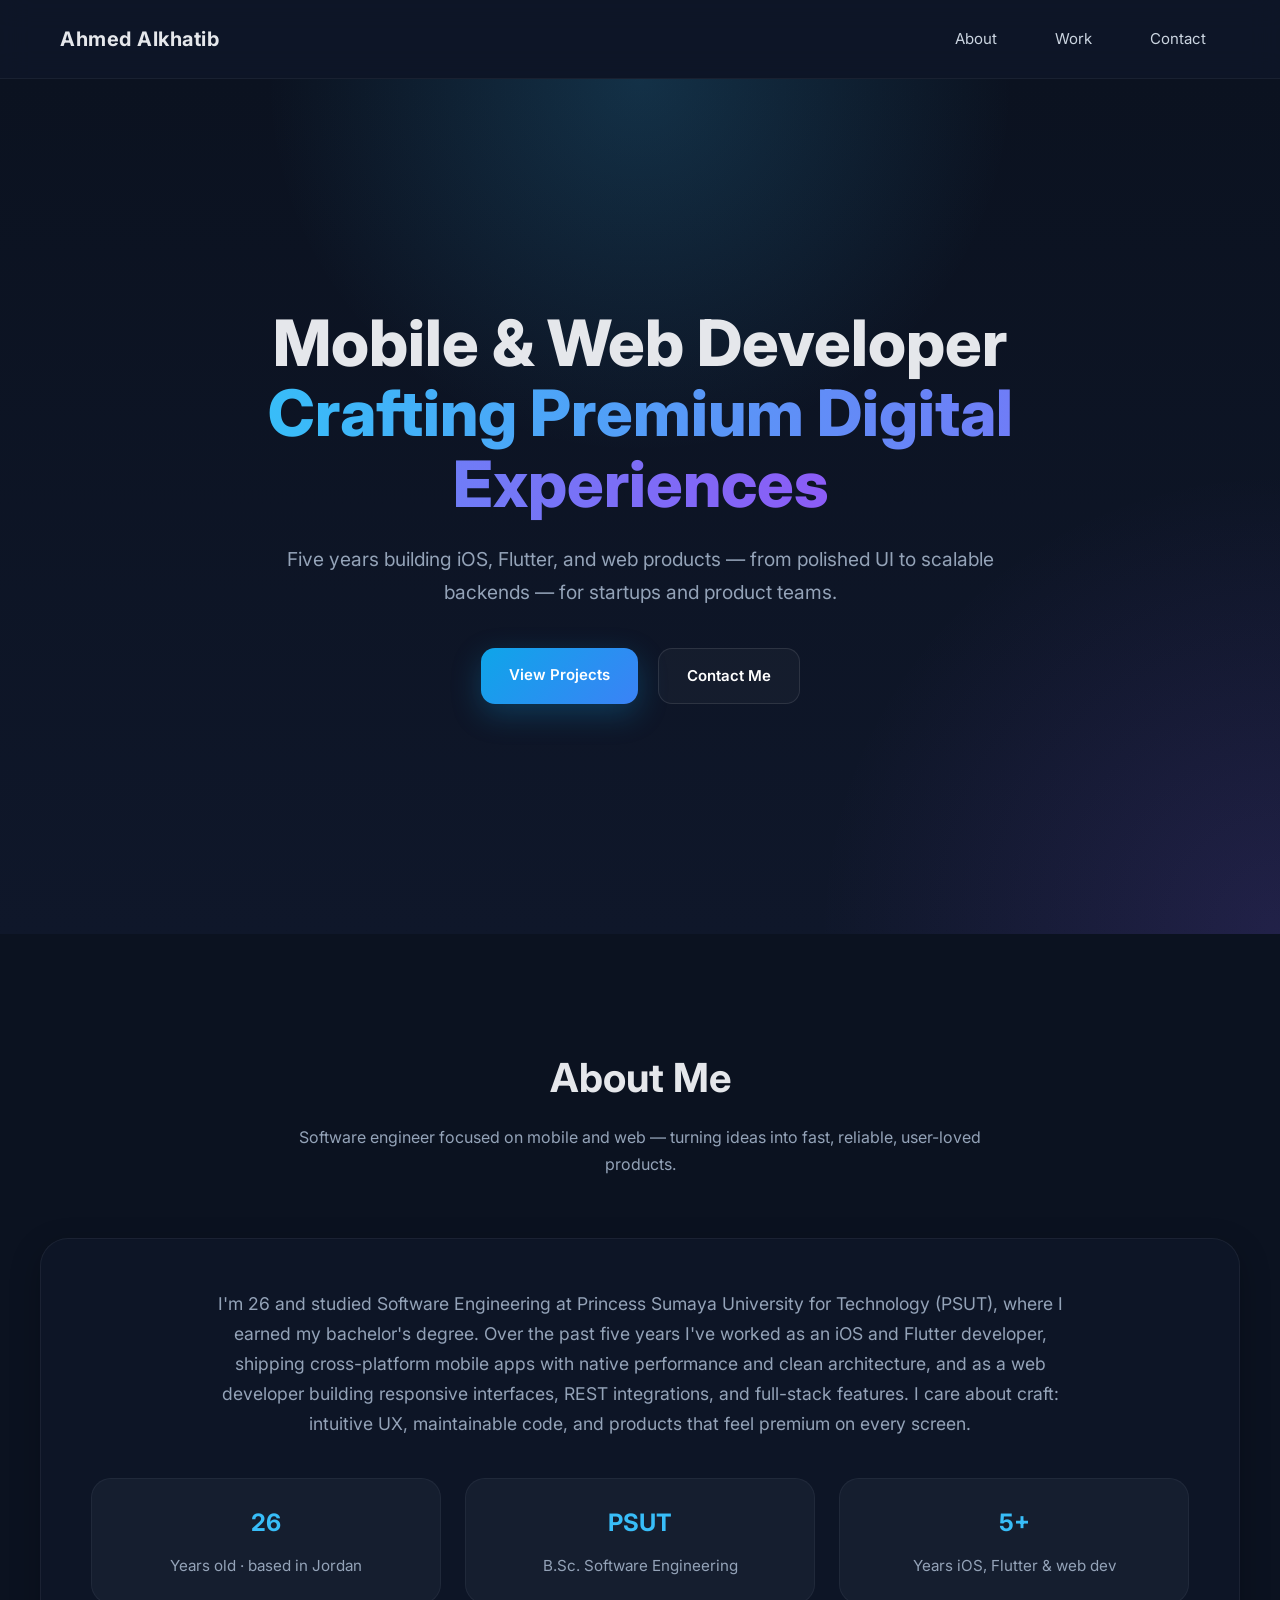
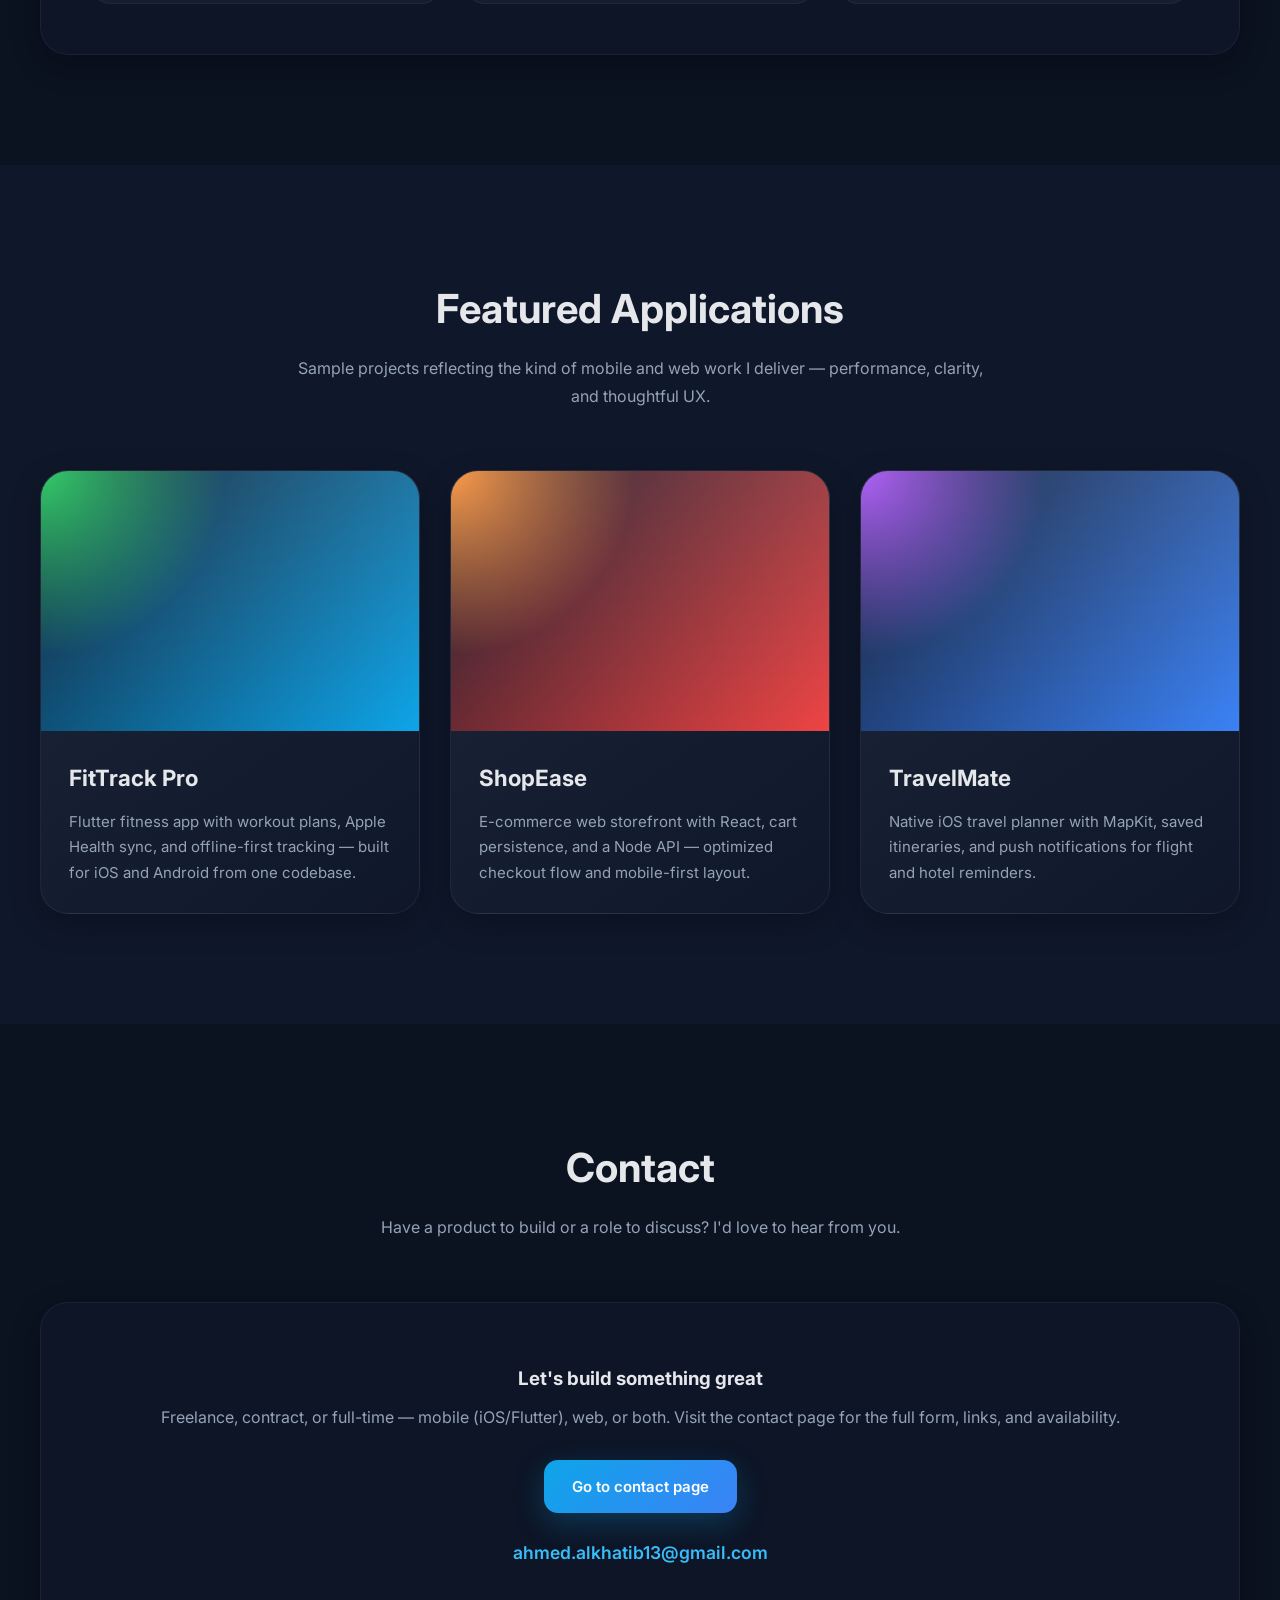
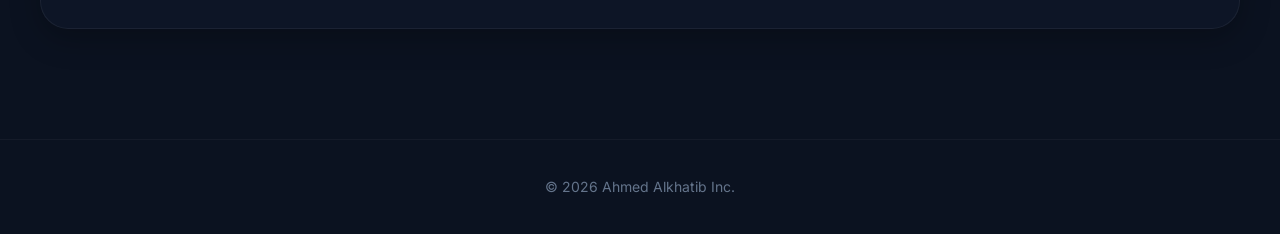
==== commit c72a1f57: "fix navbar issue and enhance state managment" ====
--- a/index.html
+++ b/index.html
@@ -156,5 +156,6 @@
     © 2026 Ahmed Alkhatib Inc.
   </footer>
 
+  <script src="nav.js"></script>
 </body>
 </html>
--- a/style.css
+++ b/style.css
@@ -57,12 +57,20 @@
   text-decoration: none;
   color: #cbd5e1;
   font-size: 15px;
+  padding: 6px 14px;
+  border-radius: 999px;
   transition: 0.3s ease;
 }
 
-.nav-links a:hover,
+.nav-links a:hover {
+  color: #38bdf8;
+}
+
 .nav-links a.active {
   color: #38bdf8;
+  background: rgba(56, 189, 248, 0.15);
+  border: 1px solid rgba(56, 189, 248, 0.35);
+  font-weight: 600;
 }
 
 /* HERO */
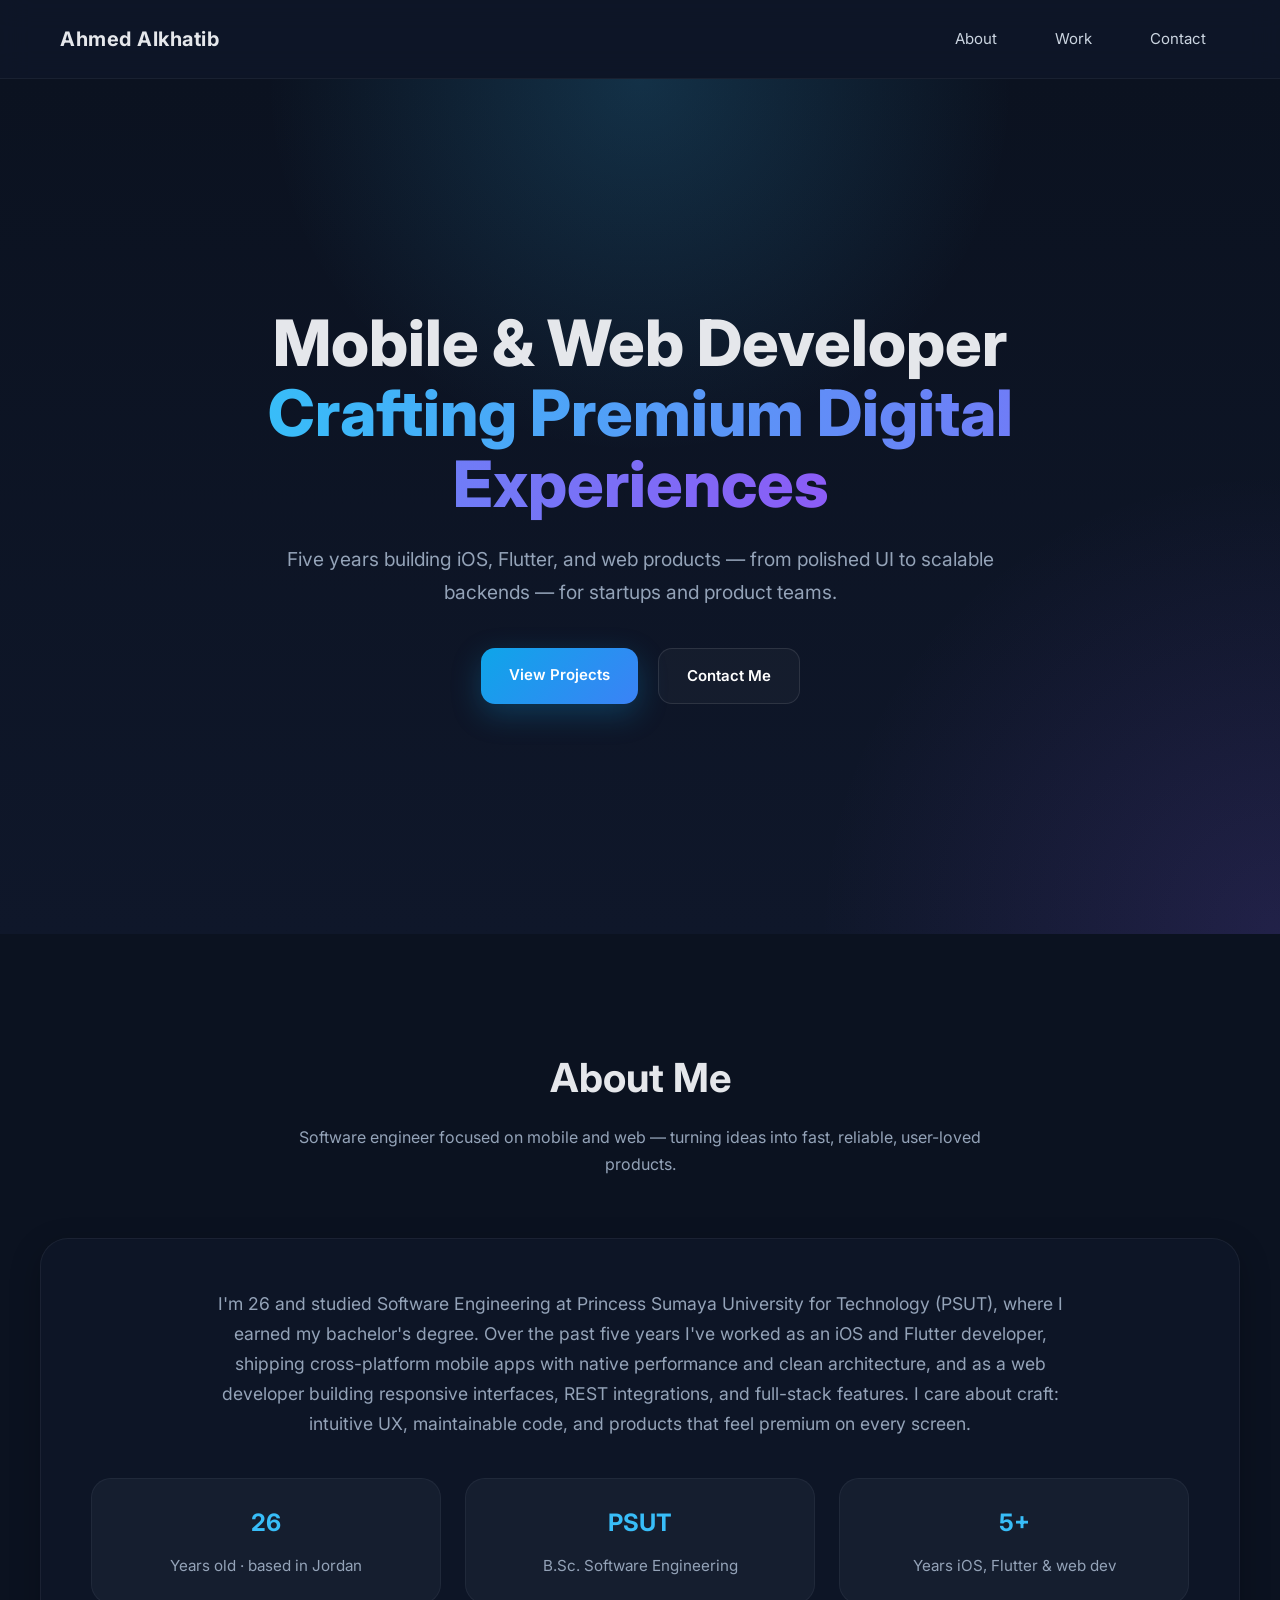
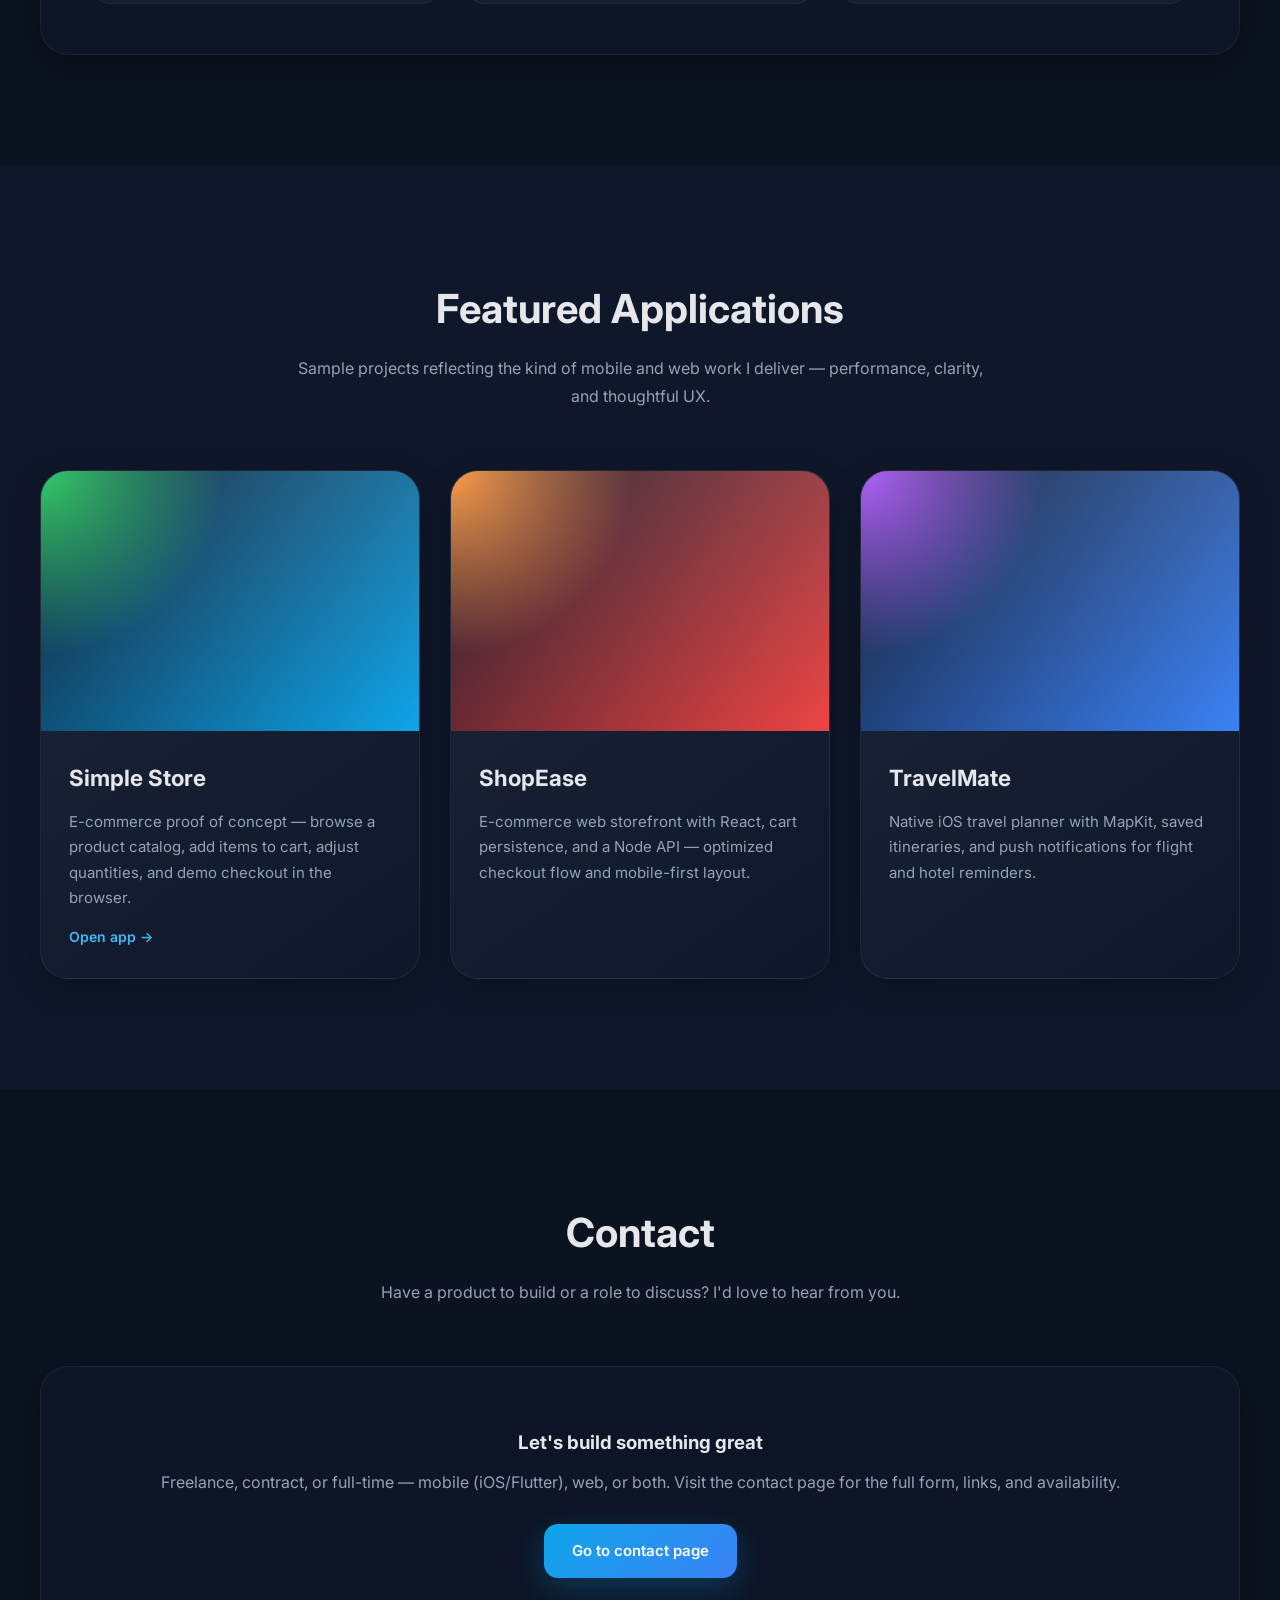
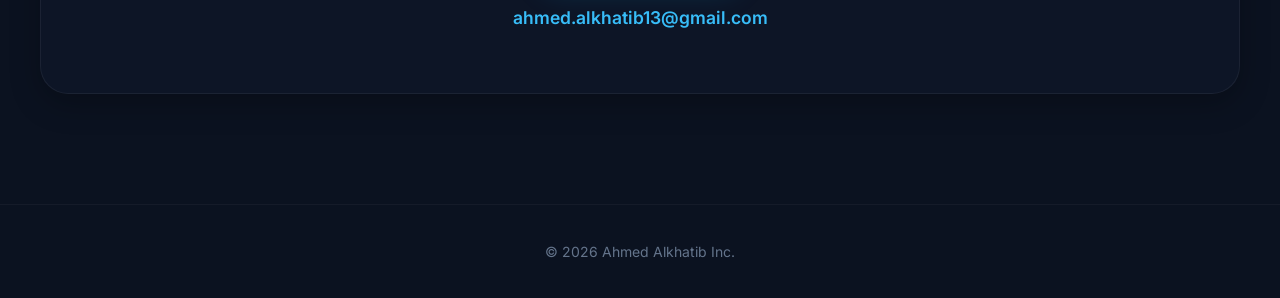
==== commit 9851c161: "fix(portfolio): link featured card to Simple Store demo Make the first project card open apps/simple" ====
--- a/index.html
+++ b/index.html
@@ -91,16 +91,17 @@
 
       <div class="apps-grid">
 
-        <div class="app-card">
+        <a href="apps/simple-store/index.html" class="app-card app-card-link">
           <div class="screen mock1"></div>
           <div class="card-content">
-            <h3>FitTrack Pro</h3>
+            <h3>Simple Store</h3>
             <p>
-              Flutter fitness app with workout plans, Apple Health sync, and
-              offline-first tracking — built for iOS and Android from one codebase.
+              E-commerce proof of concept — browse a product catalog, add items
+              to cart, adjust quantities, and demo checkout in the browser.
             </p>
+            <span class="card-cta">Open app →</span>
           </div>
-        </div>
+        </a>
 
         <div class="app-card">
           <div class="screen mock2"></div>
--- a/style.css
+++ b/style.css
@@ -278,10 +278,26 @@
   box-shadow: 0 10px 30px rgba(0, 0, 0, 0.25), inset 0 1px 0 rgba(255, 255, 255, 0.03);
 }
 
-.app-card:hover {
+.app-card-link {
+  text-decoration: none;
+  color: inherit;
+  display: block;
+  cursor: pointer;
+}
+
+.app-card:hover,
+.app-card-link:hover {
   transform: translateY(-10px);
   border-color: rgba(56, 189, 248, 0.35);
   box-shadow: 0 20px 40px rgba(14, 165, 233, 0.15), 0 10px 30px rgba(0, 0, 0, 0.35);
+}
+
+.card-cta {
+  display: inline-block;
+  margin-top: 14px;
+  font-size: 14px;
+  font-weight: 600;
+  color: #38bdf8;
 }
 
 .screen {
